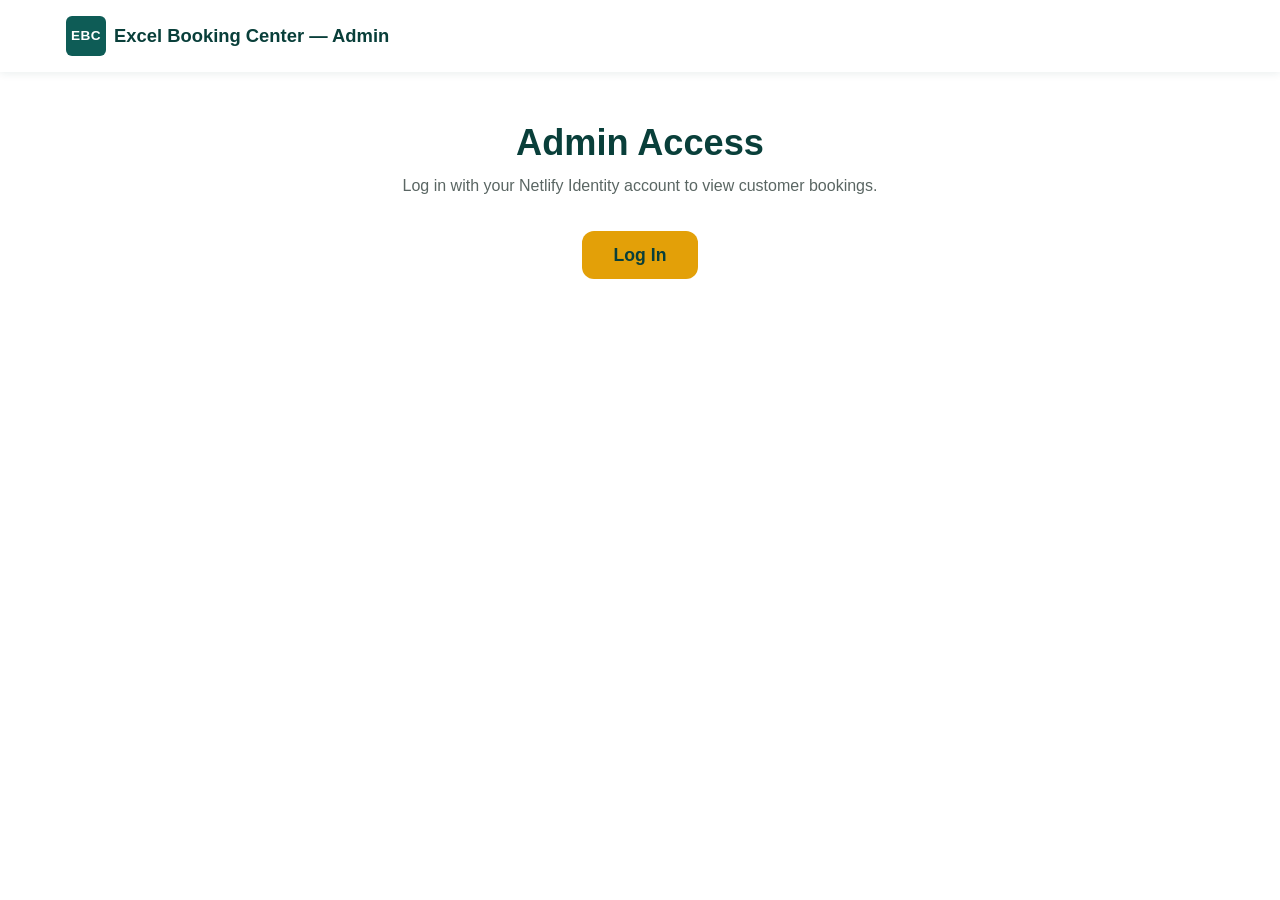
==== admin.html @ ef02a8cb "Replace zip upload with actual site source (Excel Booking Center) Full static booking site: services" ====
<!DOCTYPE html>
<html lang="en">
<head>
  <meta charset="UTF-8" />
  <meta name="viewport" content="width=device-width, initial-scale=1.0" />
  <title>Admin | Excel Booking Center</title>
  <meta name="robots" content="noindex, nofollow" />
  <link rel="stylesheet" href="css/style.css" />
  <script defer src="https://identity.netlify.com/v1/netlify-identity-widget.js"></script>
</head>
<body>

  <header class="site-header">
    <div class="container header-inner">
      <a href="index.html" class="logo" aria-label="Excel Booking Center home">
        <span class="logo-mark" aria-hidden="true">EBC</span>
        <span class="logo-text">Excel Booking Center &mdash; Admin</span>
      </a>
      <div id="authArea"></div>
    </div>
  </header>

  <main>
    <section class="admin-section">
      <div class="container">

        <div id="loggedOutView">
          <h1 class="section-title">Admin Access</h1>
          <p class="section-subtitle">Log in with your Netlify Identity account to view customer bookings.</p>
          <div style="text-align:center;">
            <button class="btn btn-primary btn-lg" id="loginBtn">Log In</button>
          </div>
        </div>

        <div id="loggedInView" class="hidden">
          <div class="admin-toolbar">
            <h1 class="section-title" style="margin:0;">Bookings</h1>
            <div class="admin-toolbar-actions">
              <button class="btn btn-secondary" id="refreshBtn">Refresh</button>
              <button class="btn btn-secondary" id="logoutBtn">Log Out</button>
            </div>
          </div>

          <p id="adminStatus" class="admin-status"></p>

          <div class="admin-table-wrap">
            <table class="admin-table" id="bookingsTable">
              <thead>
                <tr>
                  <th>Reference</th>
                  <th>Name</th>
                  <th>Phone</th>
                  <th>Email</th>
                  <th>Date</th>
                  <th>Service(s) &amp; Times</th>
                  <th>Notes</th>
                  <th>Submitted</th>
                </tr>
              </thead>
              <tbody id="bookingsTableBody"></tbody>
            </table>
          </div>

          <p class="empty-state hidden" id="bookingsAdminEmpty">No bookings have been submitted yet.</p>
        </div>

      </div>
    </section>
  </main>

  <script>
    'use strict';

    // Formats an ISO timestamp as a short readable date/time for the admin table.
    function formatSubmittedAt(iso) {
      if (!iso) return '—';
      return new Date(iso).toLocaleString('en-US', {
        year: 'numeric', month: 'short', day: 'numeric', hour: 'numeric', minute: '2-digit',
      });
    }

    // Renders the bookings array into the admin table, or shows the empty state.
    function renderBookingsTable(bookings) {
      const tbody = document.getElementById('bookingsTableBody');
      const emptyState = document.getElementById('bookingsAdminEmpty');
      const table = document.getElementById('bookingsTable');
      tbody.innerHTML = '';

      if (!bookings.length) {
        table.classList.add('hidden');
        emptyState.classList.remove('hidden');
        return;
      }

      table.classList.remove('hidden');
      emptyState.classList.add('hidden');

      bookings
        .slice()
        .sort((a, b) => new Date(b.submittedAt) - new Date(a.submittedAt))
        .forEach((b) => {
          const row = document.createElement('tr');
          row.innerHTML = `
            <td>${b.reference || '—'}</td>
            <td>${b.fullName || '—'}</td>
            <td>${b.phone || '—'}</td>
            <td>${b.email || '—'}</td>
            <td>${b.date || '—'}</td>
            <td>${(b.services || '—').split(';').join('<br />')}</td>
            <td>${b.notes || '—'}</td>
            <td>${formatSubmittedAt(b.submittedAt)}</td>
          `;
          tbody.appendChild(row);
        });
    }

    // Fetches bookings from the serverless function using the current Identity session token.
    async function loadBookings() {
      const status = document.getElementById('adminStatus');
      const user = window.netlifyIdentity.currentUser();
      if (!user) return;

      status.textContent = 'Loading bookings…';
      try {
        const token = await user.jwt();
        const res = await fetch('/.netlify/functions/get-bookings', {
          headers: { Authorization: `Bearer ${token}` },
        });
        const data = await res.json();
        if (!res.ok) throw new Error(data.error || 'Failed to load bookings.');
        renderBookingsTable(data.bookings || []);
        status.textContent = `${data.bookings.length} booking(s) loaded.`;
      } catch (err) {
        status.textContent = `Error: ${err.message}`;
      }
    }

    // Switches the visible view based on whether an admin is currently logged in.
    function showLoggedIn(isLoggedIn) {
      document.getElementById('loggedOutView').classList.toggle('hidden', isLoggedIn);
      document.getElementById('loggedInView').classList.toggle('hidden', !isLoggedIn);
    }

    document.addEventListener('DOMContentLoaded', () => {
      const identity = window.netlifyIdentity;
      if (!identity) {
        document.getElementById('adminStatus').textContent =
          'Netlify Identity script failed to load. This page only works when deployed on Netlify with Identity enabled.';
        return;
      }

      identity.init();

      document.getElementById('loginBtn').addEventListener('click', () => identity.open('login'));
      document.getElementById('logoutBtn').addEventListener('click', () => identity.logout());
      document.getElementById('refreshBtn').addEventListener('click', loadBookings);

      identity.on('login', () => {
        showLoggedIn(true);
        loadBookings();
      });
      identity.on('logout', () => showLoggedIn(false));

      showLoggedIn(!!identity.currentUser());
      if (identity.currentUser()) loadBookings();
    });
  </script>
</body>
</html>
---- css/style.css ----
/* =========================================================
   EXCEL BOOKING CENTER — STYLESHEET
   Sections: Reset, Custom Properties, Base, Layout Helpers,
   Header/Nav, Hero, Services, Booking, Summary/Confirmation,
   My Bookings, About/Contact, Footer, Toast, Animations,
   Responsive Breakpoints
   ========================================================= */

/* ---------- Reset ---------- */
*, *::before, *::after { box-sizing: border-box; margin: 0; padding: 0; }
html { scroll-behavior: smooth; }
img, svg { display: block; max-width: 100%; }
ul { list-style: none; }
a { text-decoration: none; color: inherit; }
button { font: inherit; cursor: pointer; border: none; background: none; }
input, select, textarea { font: inherit; }

/* ---------- Custom Properties (Theme) ---------- */
:root {
  /* Colors */
  --color-primary: #0E5C56;
  --color-primary-dark: #093F3A;
  --color-primary-light: #E4F1EF;
  --color-accent: #E3A008;
  --color-accent-dark: #B87D04;
  --color-text: #1E2724;
  --color-text-muted: #5A6663;
  --color-bg: #FFFFFF;
  --color-bg-alt: #F6F8F7;
  --color-border: #DDE4E2;
  --color-success: #1E8A4C;
  --color-error: #C0392B;
  --color-white: #FFFFFF;

  /* Spacing scale */
  --space-1: 8px;
  --space-2: 16px;
  --space-3: 24px;
  --space-4: 32px;
  --space-5: 48px;
  --space-6: 64px;

  /* Radius & Shadow */
  --radius-sm: 6px;
  --radius-md: 12px;
  --radius-lg: 20px;
  --shadow-sm: 0 2px 8px rgba(9, 63, 58, 0.08);
  --shadow-md: 0 8px 24px rgba(9, 63, 58, 0.12);
  --shadow-lg: 0 16px 40px rgba(9, 63, 58, 0.18);

  /* Fonts */
  --font-heading: "Segoe UI", -apple-system, BlinkMacSystemFont, "Helvetica Neue", Arial, sans-serif;
  --font-body: -apple-system, BlinkMacSystemFont, "Segoe UI", Roboto, Helvetica, Arial, sans-serif;

  /* Layout */
  --header-height: 72px;
  --max-width: 1180px;
}

/* ---------- Base ---------- */
body {
  font-family: var(--font-body);
  font-size: 16px;
  line-height: 1.6;
  color: var(--color-text);
  background: var(--color-bg);
}

h1, h2, h3, h4 {
  font-family: var(--font-heading);
  font-weight: 700;
  line-height: 1.25;
  color: var(--color-primary-dark);
}

p { color: var(--color-text-muted); }

.container {
  max-width: var(--max-width);
  margin-inline: auto;
  padding-inline: var(--space-2);
}

section { padding-block: var(--space-6); }

.section-title {
  font-size: clamp(1.6rem, 1.3rem + 1.2vw, 2.4rem);
  text-align: center;
  margin-bottom: var(--space-1);
}

.section-subtitle {
  text-align: center;
  max-width: 560px;
  margin-inline: auto;
  margin-bottom: var(--space-4);
}

/* ---------- Buttons ---------- */
.btn {
  display: inline-flex;
  align-items: center;
  justify-content: center;
  min-height: 44px;
  padding: 0 var(--space-3);
  border-radius: var(--radius-md);
  font-weight: 600;
  font-size: 1rem;
  transition: transform 0.15s ease, box-shadow 0.15s ease, background-color 0.15s ease;
}

.btn-primary {
  background: var(--color-accent);
  color: var(--color-primary-dark);
}
.btn-primary:hover, .btn-primary:focus-visible {
  background: var(--color-accent-dark);
  transform: translateY(-2px);
  box-shadow: var(--shadow-md);
}

.btn-secondary {
  background: var(--color-primary);
  color: var(--color-white);
}
.btn-secondary:hover, .btn-secondary:focus-visible {
  background: var(--color-primary-dark);
  transform: translateY(-2px);
  box-shadow: var(--shadow-md);
}

.btn-lg { padding: 0 var(--space-4); font-size: 1.1rem; min-height: 48px; }

/* ---------- Header / Nav ---------- */
.site-header {
  position: sticky;
  top: 0;
  z-index: 100;
  background: var(--color-bg);
  box-shadow: var(--shadow-sm);
  height: var(--header-height);
  display: flex;
  align-items: center;
}

.header-inner {
  display: flex;
  align-items: center;
  justify-content: space-between;
  width: 100%;
}

.logo {
  display: flex;
  align-items: center;
  gap: var(--space-1);
  font-family: var(--font-heading);
  font-weight: 700;
  font-size: 1.15rem;
  color: var(--color-primary-dark);
}

.logo-mark {
  display: inline-flex;
  align-items: center;
  justify-content: center;
  width: 40px;
  height: 40px;
  border-radius: var(--radius-sm);
  background: var(--color-primary);
  color: var(--color-white);
  font-size: 0.85rem;
  font-weight: 800;
  letter-spacing: 0.5px;
}

.primary-nav ul {
  display: flex;
  gap: var(--space-3);
}

.nav-link {
  font-weight: 500;
  padding: var(--space-1);
  position: relative;
}
.nav-link::after {
  content: "";
  position: absolute;
  left: var(--space-1);
  right: var(--space-1);
  bottom: 2px;
  height: 2px;
  background: var(--color-accent);
  transform: scaleX(0);
  transition: transform 0.2s ease;
}
.nav-link:hover::after, .nav-link:focus-visible::after { transform: scaleX(1); }

.hamburger {
  display: none;
  flex-direction: column;
  justify-content: center;
  gap: 5px;
  width: 44px;
  height: 44px;
}
.hamburger span {
  width: 24px;
  height: 2px;
  background: var(--color-primary-dark);
  margin-inline: auto;
  transition: transform 0.25s ease, opacity 0.25s ease;
}
.hamburger.open span:nth-child(1) { transform: translateY(7px) rotate(45deg); }
.hamburger.open span:nth-child(2) { opacity: 0; }
.hamburger.open span:nth-child(3) { transform: translateY(-7px) rotate(-45deg); }

/* ---------- Hero ---------- */
.hero {
  background: linear-gradient(135deg, var(--color-primary-dark), var(--color-primary));
  color: var(--color-white);
  padding-block: var(--space-6);
}
.hero-inner {
  display: flex;
  flex-direction: column;
  align-items: center;
  gap: var(--space-4);
  text-align: center;
}
.hero-text { max-width: 560px; }
.hero-headline {
  color: var(--color-white);
  font-size: clamp(2rem, 1.6rem + 2vw, 3.2rem);
  margin-bottom: var(--space-2);
}
.hero-tagline {
  color: rgba(255,255,255,0.85);
  margin-bottom: var(--space-4);
  font-size: 1.1rem;
}
.hero-visual {
  width: 180px;
  height: 180px;
  flex-shrink: 0;
}

/* ---------- Services ---------- */
.filter-bar {
  display: flex;
  justify-content: center;
  flex-wrap: wrap;
  gap: var(--space-1);
  margin-bottom: var(--space-4);
}

.filter-btn {
  min-height: 44px;
  padding: 0 var(--space-2);
  border-radius: 999px;
  border: 2px solid var(--color-primary);
  color: var(--color-primary);
  background: transparent;
  font-weight: 600;
  transition: all 0.2s ease;
}
.filter-btn:hover { background: var(--color-primary-light); }
.filter-btn.active {
  background: var(--color-primary);
  color: var(--color-white);
}

.service-grid {
  display: grid;
  grid-template-columns: 1fr;
  gap: var(--space-3);
}

.service-card {
  background: var(--color-bg);
  border: 1px solid var(--color-border);
  border-radius: var(--radius-lg);
  padding: var(--space-3);
  display: flex;
  flex-direction: column;
  gap: var(--space-1);
  transition: transform 0.2s ease, box-shadow 0.2s ease;
}
.service-card:hover {
  transform: translateY(-6px);
  box-shadow: var(--shadow-md);
}

.service-icon-badge {
  width: 48px;
  height: 48px;
  display: flex;
  align-items: center;
  justify-content: center;
  border-radius: 50%;
  background: var(--color-primary-light);
  color: var(--color-primary);
  margin-bottom: var(--space-1);
}
.service-icon-badge svg { width: 24px; height: 24px; }

.service-card .category-tag {
  align-self: flex-start;
  font-size: 0.75rem;
  font-weight: 700;
  text-transform: uppercase;
  letter-spacing: 0.5px;
  color: var(--color-primary);
  background: var(--color-primary-light);
  padding: 4px 10px;
  border-radius: 999px;
}

.service-card h3 { font-size: 1.2rem; }

.service-meta {
  display: flex;
  justify-content: space-between;
  font-weight: 600;
  color: var(--color-text);
  margin-top: var(--space-1);
}
.service-meta .price { color: var(--color-accent-dark); }

.service-card .btn { margin-top: var(--space-2); width: 100%; }

.service-card.is-hidden { display: none; }

/* ---------- Booking Section ---------- */
.booking-layout {
  display: grid;
  grid-template-columns: 1fr;
  gap: var(--space-4);
  position: relative;
}

.booking-form, .booking-summary, .confirmation-card {
  background: var(--color-bg-alt);
  border: 1px solid var(--color-border);
  border-radius: var(--radius-lg);
  padding: var(--space-3);
}

.form-group { margin-bottom: var(--space-3); }

.form-group label {
  display: block;
  font-weight: 600;
  margin-bottom: var(--space-1);
}

.req { color: var(--color-error); }
.optional { color: var(--color-text-muted); font-weight: 400; font-size: 0.85rem; }
.field-hint { font-size: 0.85rem; margin-bottom: var(--space-1); color: var(--color-text-muted); }

.service-checkbox-list {
  display: grid;
  grid-template-columns: 1fr;
  gap: var(--space-1);
}

.service-checkbox {
  display: flex;
  justify-content: space-between;
  align-items: center;
  gap: var(--space-2);
  min-height: 44px;
  padding: 10px 14px;
  border: 2px solid var(--color-border);
  border-radius: var(--radius-sm);
  background: var(--color-white);
  cursor: pointer;
  transition: border-color 0.2s ease, background 0.2s ease;
}
.service-checkbox:hover { border-color: var(--color-primary); }
.service-checkbox.checked {
  border-color: var(--color-primary);
  background: var(--color-primary-light);
}
.service-checkbox-input { width: 18px; height: 18px; flex-shrink: 0; }
.service-checkbox-name { flex: 1; font-weight: 600; }
.service-checkbox-meta { color: var(--color-text-muted); font-size: 0.85rem; white-space: nowrap; }

.schedule-list { margin-bottom: var(--space-2); }
.empty-schedule { color: var(--color-text-muted); font-size: 0.9rem; text-align: center; }

.schedule-row {
  display: flex;
  justify-content: space-between;
  align-items: baseline;
  gap: var(--space-1);
  padding: var(--space-1) 0;
  border-bottom: 1px solid var(--color-border);
}
.schedule-row:last-child { border-bottom: none; }
.schedule-time { font-weight: 700; color: var(--color-primary-dark); white-space: nowrap; }
.schedule-service { flex: 1; padding: 0 var(--space-1); }
.schedule-price { color: var(--color-accent-dark); font-weight: 600; white-space: nowrap; }

.form-group input,
.form-group select,
.form-group textarea {
  width: 100%;
  min-height: 44px;
  padding: 10px 14px;
  border: 2px solid var(--color-border);
  border-radius: var(--radius-sm);
  background: var(--color-white);
  transition: border-color 0.2s ease;
}
.form-group textarea { min-height: 90px; resize: vertical; }

.form-group input:focus,
.form-group select:focus,
.form-group textarea:focus {
  outline: none;
  border-color: var(--color-primary);
}

.form-group input.valid,
.form-group select.valid,
.form-group textarea.valid { border-color: var(--color-success); }

.form-group input.invalid,
.form-group select.invalid,
.form-group textarea.invalid { border-color: var(--color-error); }

.error-msg {
  display: block;
  min-height: 1.1em;
  color: var(--color-error);
  font-size: 0.85rem;
  margin-top: 4px;
}

.time-slot-grid {
  display: grid;
  grid-template-columns: repeat(2, 1fr);
  gap: var(--space-1);
}

.time-slot-btn {
  min-height: 44px;
  border: 2px solid var(--color-border);
  border-radius: var(--radius-sm);
  background: var(--color-white);
  font-weight: 600;
  transition: all 0.2s ease;
}
.time-slot-btn:hover { border-color: var(--color-primary); }
.time-slot-btn.selected {
  background: var(--color-primary);
  border-color: var(--color-primary);
  color: var(--color-white);
}
.time-slot-btn.taken {
  opacity: 0.4;
  text-decoration: line-through;
  cursor: not-allowed;
}

#submitBookingBtn { width: 100%; }

/* Booking Summary */
.booking-summary h3, .confirmation-card h3 {
  margin-bottom: var(--space-2);
  text-align: center;
}

.summary-list {
  display: grid;
  grid-template-columns: 1fr 1fr;
  gap: var(--space-1) var(--space-2);
  margin-bottom: var(--space-2);
}
.summary-list dt { color: var(--color-text-muted); font-weight: 600; }
.summary-list dd { text-align: right; font-weight: 600; }

.summary-total {
  display: flex;
  justify-content: space-between;
  align-items: center;
  padding-top: var(--space-2);
  border-top: 2px solid var(--color-border);
  font-size: 1.3rem;
  font-weight: 700;
  color: var(--color-primary-dark);
}

/* Confirmation Card */
.confirmation-card { text-align: center; }
.confirmation-icon {
  width: 64px;
  height: 64px;
  line-height: 64px;
  border-radius: 50%;
  background: var(--color-success);
  color: var(--color-white);
  font-size: 1.8rem;
  margin: 0 auto var(--space-2);
}
.confirmation-ref {
  font-size: 1.1rem;
  margin-bottom: var(--space-2);
}
.confirmation-card .summary-list dd { text-align: right; }
.confirmation-card .btn { margin-top: var(--space-2); }

.hidden { display: none !important; }

/* ---------- My Bookings ---------- */
.bookings-list {
  display: grid;
  grid-template-columns: 1fr;
  gap: var(--space-2);
}

.booking-item {
  display: flex;
  flex-wrap: wrap;
  justify-content: space-between;
  align-items: center;
  gap: var(--space-2);
  background: var(--color-bg-alt);
  border: 1px solid var(--color-border);
  border-radius: var(--radius-md);
  padding: var(--space-2);
}

.booking-item .booking-ref {
  font-weight: 700;
  color: var(--color-primary);
}

.booking-item .booking-details { color: var(--color-text-muted); font-size: 0.9rem; }

.cancel-btn {
  min-height: 44px;
  padding: 0 var(--space-2);
  border-radius: var(--radius-sm);
  background: var(--color-error);
  color: var(--color-white);
  font-weight: 600;
  transition: opacity 0.2s ease;
}
.cancel-btn:hover { opacity: 0.85; }

.empty-state {
  text-align: center;
  padding: var(--space-4);
  color: var(--color-text-muted);
}

/* ---------- About / Contact ---------- */
.about-grid {
  display: grid;
  grid-template-columns: 1fr;
  gap: var(--space-5);
}

.about-subheading { margin-top: var(--space-3); margin-bottom: var(--space-1); }

.hours-list li {
  display: flex;
  justify-content: space-between;
  padding: 6px 0;
  border-bottom: 1px solid var(--color-border);
}

address { font-style: normal; color: var(--color-text-muted); }
address a { color: var(--color-primary); font-weight: 600; }

.contact-form .btn { width: 100%; }

/* ---------- Footer ---------- */
.site-footer {
  background: var(--color-primary-dark);
  color: rgba(255,255,255,0.85);
  padding-block: var(--space-4);
}

.footer-inner {
  display: flex;
  flex-direction: column;
  align-items: center;
  gap: var(--space-3);
  text-align: center;
}

.footer-brand {
  display: flex;
  align-items: center;
  gap: var(--space-1);
  font-weight: 700;
  color: var(--color-white);
}

.footer-links {
  display: flex;
  flex-wrap: wrap;
  justify-content: center;
  gap: var(--space-2);
}
.footer-links a:hover { color: var(--color-accent); }

.footer-social { display: flex; gap: var(--space-2); }
.social-icon {
  width: 40px;
  height: 40px;
  display: flex;
  align-items: center;
  justify-content: center;
  border-radius: 50%;
  background: rgba(255,255,255,0.1);
  transition: background 0.2s ease;
}
.social-icon:hover { background: var(--color-accent); color: var(--color-primary-dark); }

.footer-bottom {
  text-align: center;
  margin-top: var(--space-3);
  padding-top: var(--space-3);
  border-top: 1px solid rgba(255,255,255,0.15);
  font-size: 0.85rem;
}

/* ---------- Toast ---------- */
.toast {
  position: fixed;
  bottom: var(--space-3);
  left: 50%;
  transform: translateX(-50%) translateY(20px);
  background: var(--color-primary-dark);
  color: var(--color-white);
  padding: var(--space-2) var(--space-3);
  border-radius: var(--radius-md);
  box-shadow: var(--shadow-lg);
  opacity: 0;
  pointer-events: none;
  transition: opacity 0.3s ease, transform 0.3s ease;
  z-index: 999;
  max-width: 90vw;
  text-align: center;
}
.toast.show {
  opacity: 1;
  transform: translateX(-50%) translateY(0);
}

/* ---------- Admin (admin.html) ---------- */
.admin-section { padding-block: var(--space-5); }

.admin-toolbar {
  display: flex;
  flex-wrap: wrap;
  justify-content: space-between;
  align-items: center;
  gap: var(--space-2);
  margin-bottom: var(--space-3);
}
.admin-toolbar-actions { display: flex; gap: var(--space-1); }

.admin-status {
  color: var(--color-text-muted);
  margin-bottom: var(--space-2);
  text-align: center;
}

.admin-table-wrap {
  overflow-x: auto;
  border: 1px solid var(--color-border);
  border-radius: var(--radius-md);
}

.admin-table {
  width: 100%;
  border-collapse: collapse;
  min-width: 720px;
}
.admin-table th, .admin-table td {
  text-align: left;
  padding: var(--space-1) var(--space-2);
  border-bottom: 1px solid var(--color-border);
  white-space: nowrap;
}
.admin-table th {
  background: var(--color-bg-alt);
  color: var(--color-primary-dark);
}
.admin-table tbody tr:hover { background: var(--color-primary-light); }

/* ---------- Scroll-triggered Fade-in ---------- */
.fade-in {
  opacity: 0;
  transform: translateY(24px);
  transition: opacity 0.6s ease, transform 0.6s ease;
}
.fade-in.visible {
  opacity: 1;
  transform: translateY(0);
}

/* =========================================================
   RESPONSIVE BREAKPOINTS
   ========================================================= */

/* --- Mobile nav (below 768px) --- */
@media (max-width: 767px) {
  .hamburger { display: flex; }

  .primary-nav {
    position: absolute;
    top: var(--header-height);
    left: 0;
    right: 0;
    background: var(--color-bg);
    box-shadow: var(--shadow-md);
    max-height: 0;
    overflow: hidden;
    transition: max-height 0.3s ease;
  }
  .primary-nav.open { max-height: 320px; }

  .primary-nav ul {
    flex-direction: column;
    padding: var(--space-2);
    gap: 0;
  }
  .primary-nav li { border-bottom: 1px solid var(--color-border); }
  .nav-link { display: block; padding: var(--space-2); }

  .logo-text { display: none; }
}

/* --- >= 480px --- */
@media (min-width: 480px) {
  .time-slot-grid { grid-template-columns: repeat(3, 1fr); }
}

/* --- >= 768px (tablet) --- */
@media (min-width: 768px) {
  .service-grid { grid-template-columns: repeat(2, 1fr); }
  .booking-layout { grid-template-columns: 1fr 1fr; align-items: start; }
  .time-slot-grid { grid-template-columns: repeat(4, 1fr); }
  .footer-inner { flex-direction: row; justify-content: space-between; text-align: left; }

  .hero-inner { flex-direction: row; justify-content: space-between; text-align: left; }
  .hero-visual { width: 220px; height: 220px; }
  .service-checkbox-list { grid-template-columns: repeat(2, 1fr); }
}

/* --- >= 1024px (desktop) --- */
@media (min-width: 1024px) {
  .service-grid { grid-template-columns: repeat(3, 1fr); }
  .about-grid { grid-template-columns: 1fr 1fr; }
  .booking-layout { grid-template-columns: 1.3fr 0.9fr; }
}
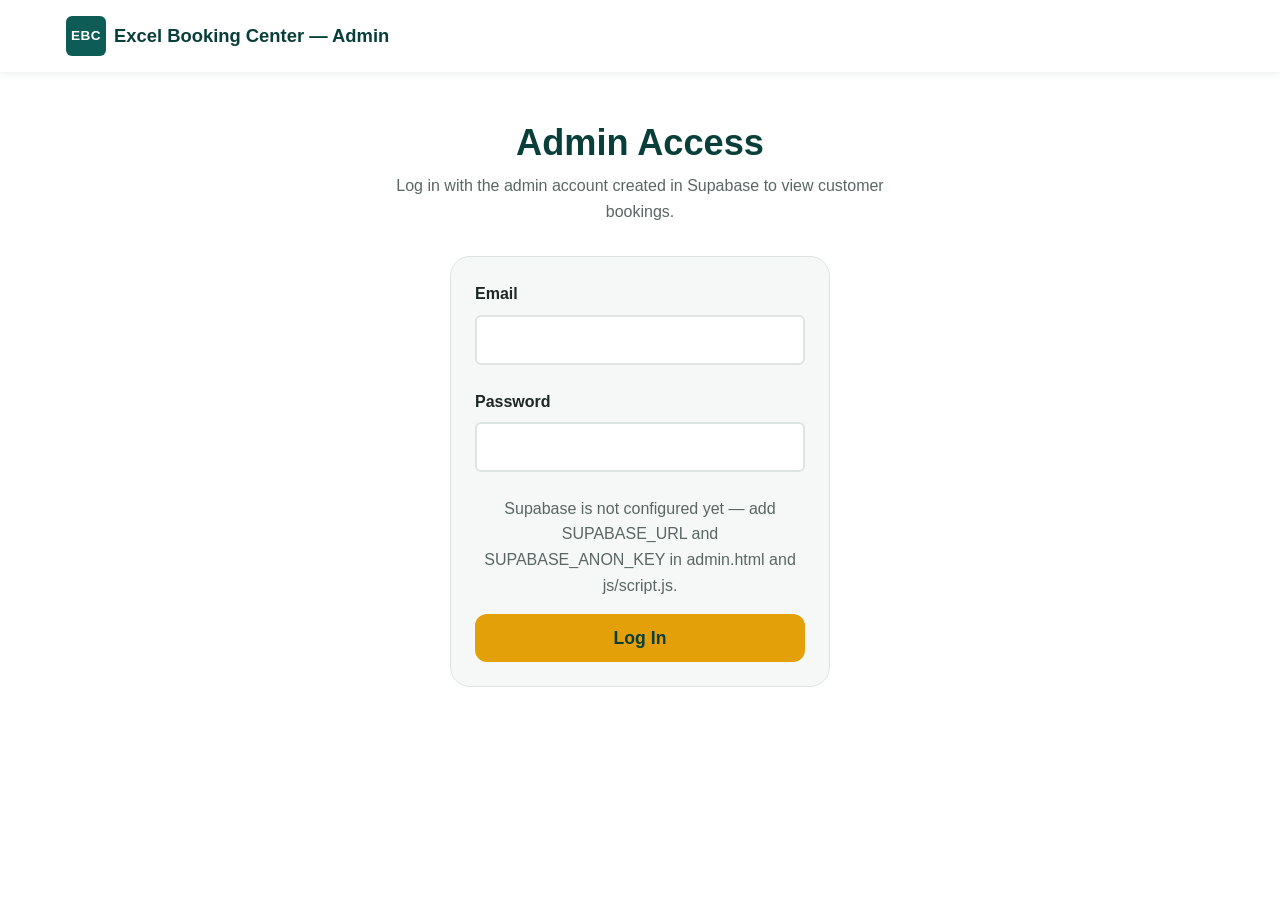
==== commit b2a1a317: "Migrate backend from Netlify Forms/Identity to Supabase for Vercel deploy Netlify-specific pieces (F" ====
--- a/admin.html
+++ b/admin.html
@@ -6,7 +6,6 @@
   <title>Admin | Excel Booking Center</title>
   <meta name="robots" content="noindex, nofollow" />
   <link rel="stylesheet" href="css/style.css" />
-  <script defer src="https://identity.netlify.com/v1/netlify-identity-widget.js"></script>
 </head>
 <body>
 
@@ -16,7 +15,6 @@
         <span class="logo-mark" aria-hidden="true">EBC</span>
         <span class="logo-text">Excel Booking Center &mdash; Admin</span>
       </a>
-      <div id="authArea"></div>
     </div>
   </header>
 
@@ -26,10 +24,20 @@
 
         <div id="loggedOutView">
           <h1 class="section-title">Admin Access</h1>
-          <p class="section-subtitle">Log in with your Netlify Identity account to view customer bookings.</p>
-          <div style="text-align:center;">
-            <button class="btn btn-primary btn-lg" id="loginBtn">Log In</button>
-          </div>
+          <p class="section-subtitle">Log in with the admin account created in Supabase to view customer bookings.</p>
+
+          <form class="admin-login-form" id="loginForm" novalidate>
+            <div class="form-group">
+              <label for="loginEmail">Email</label>
+              <input type="email" id="loginEmail" name="loginEmail" autocomplete="username" />
+            </div>
+            <div class="form-group">
+              <label for="loginPassword">Password</label>
+              <input type="password" id="loginPassword" name="loginPassword" autocomplete="current-password" />
+            </div>
+            <p class="admin-status" id="loginStatus"></p>
+            <button type="submit" class="btn btn-primary btn-lg">Log In</button>
+          </form>
         </div>
 
         <div id="loggedInView" class="hidden">
@@ -53,6 +61,7 @@
                   <th>Email</th>
                   <th>Date</th>
                   <th>Service(s) &amp; Times</th>
+                  <th>Total</th>
                   <th>Notes</th>
                   <th>Submitted</th>
                 </tr>
@@ -71,12 +80,45 @@
   <script>
     'use strict';
 
+    // Same project config as js/script.js — replace with your real Supabase values.
+    const SUPABASE_URL = 'YOUR_SUPABASE_PROJECT_URL';
+    const SUPABASE_ANON_KEY = 'YOUR_SUPABASE_ANON_KEY';
+
+    const SESSION_KEY = 'ebc_admin_session';
+
     // Formats an ISO timestamp as a short readable date/time for the admin table.
     function formatSubmittedAt(iso) {
       if (!iso) return '—';
       return new Date(iso).toLocaleString('en-US', {
         year: 'numeric', month: 'short', day: 'numeric', hour: 'numeric', minute: '2-digit',
       });
+    }
+
+    // Persists the logged-in admin's access token for this browser tab's session only.
+    function saveSession(session) {
+      sessionStorage.setItem(SESSION_KEY, JSON.stringify(session));
+    }
+    function loadSession() {
+      try {
+        return JSON.parse(sessionStorage.getItem(SESSION_KEY));
+      } catch {
+        return null;
+      }
+    }
+    function clearSession() {
+      sessionStorage.removeItem(SESSION_KEY);
+    }
+
+    // Logs an admin in against Supabase Auth using plain fetch (no SDK required).
+    async function login(email, password) {
+      const res = await fetch(`${SUPABASE_URL}/auth/v1/token?grant_type=password`, {
+        method: 'POST',
+        headers: { apikey: SUPABASE_ANON_KEY, 'Content-Type': 'application/json' },
+        body: JSON.stringify({ email, password }),
+      });
+      const data = await res.json();
+      if (!res.ok) throw new Error(data.error_description || data.msg || 'Login failed.');
+      return { accessToken: data.access_token, email };
     }
 
     // Renders the bookings array into the admin table, or shows the empty state.
@@ -95,41 +137,40 @@
       table.classList.remove('hidden');
       emptyState.classList.add('hidden');
 
-      bookings
-        .slice()
-        .sort((a, b) => new Date(b.submittedAt) - new Date(a.submittedAt))
-        .forEach((b) => {
-          const row = document.createElement('tr');
-          row.innerHTML = `
-            <td>${b.reference || '—'}</td>
-            <td>${b.fullName || '—'}</td>
-            <td>${b.phone || '—'}</td>
-            <td>${b.email || '—'}</td>
-            <td>${b.date || '—'}</td>
-            <td>${(b.services || '—').split(';').join('<br />')}</td>
-            <td>${b.notes || '—'}</td>
-            <td>${formatSubmittedAt(b.submittedAt)}</td>
-          `;
-          tbody.appendChild(row);
-        });
-    }
-
-    // Fetches bookings from the serverless function using the current Identity session token.
+      bookings.forEach((b) => {
+        const row = document.createElement('tr');
+        row.innerHTML = `
+          <td>${b.reference || '—'}</td>
+          <td>${b.full_name || '—'}</td>
+          <td>${b.phone || '—'}</td>
+          <td>${b.email || '—'}</td>
+          <td>${b.booking_date || '—'}</td>
+          <td>${(b.services || '—').split(';').join('<br />')}</td>
+          <td>$${b.total_price ?? '—'}</td>
+          <td>${b.notes || '—'}</td>
+          <td>${formatSubmittedAt(b.created_at)}</td>
+        `;
+        tbody.appendChild(row);
+      });
+    }
+
+    // Fetches bookings from Supabase's REST API using the logged-in admin's access token.
+    // Row Level Security on the `bookings` table only allows authenticated reads (see README),
+    // so this request is rejected unless accessToken belongs to a real logged-in admin.
     async function loadBookings() {
       const status = document.getElementById('adminStatus');
-      const user = window.netlifyIdentity.currentUser();
-      if (!user) return;
+      const session = loadSession();
+      if (!session) return;
 
       status.textContent = 'Loading bookings…';
       try {
-        const token = await user.jwt();
-        const res = await fetch('/.netlify/functions/get-bookings', {
-          headers: { Authorization: `Bearer ${token}` },
+        const res = await fetch(`${SUPABASE_URL}/rest/v1/bookings?select=*&order=created_at.desc`, {
+          headers: { apikey: SUPABASE_ANON_KEY, Authorization: `Bearer ${session.accessToken}` },
         });
         const data = await res.json();
-        if (!res.ok) throw new Error(data.error || 'Failed to load bookings.');
-        renderBookingsTable(data.bookings || []);
-        status.textContent = `${data.bookings.length} booking(s) loaded.`;
+        if (!res.ok) throw new Error(data.message || 'Failed to load bookings.');
+        renderBookingsTable(data);
+        status.textContent = `${data.length} booking(s) loaded.`;
       } catch (err) {
         status.textContent = `Error: ${err.message}`;
       }
@@ -142,27 +183,38 @@
     }
 
     document.addEventListener('DOMContentLoaded', () => {
-      const identity = window.netlifyIdentity;
-      if (!identity) {
-        document.getElementById('adminStatus').textContent =
-          'Netlify Identity script failed to load. This page only works when deployed on Netlify with Identity enabled.';
-        return;
-      }
-
-      identity.init();
-
-      document.getElementById('loginBtn').addEventListener('click', () => identity.open('login'));
-      document.getElementById('logoutBtn').addEventListener('click', () => identity.logout());
+      if (SUPABASE_URL.includes('YOUR_SUPABASE') || SUPABASE_ANON_KEY.includes('YOUR_SUPABASE')) {
+        document.getElementById('loginStatus').textContent =
+          'Supabase is not configured yet — add SUPABASE_URL and SUPABASE_ANON_KEY in admin.html and js/script.js.';
+      }
+
+      document.getElementById('loginForm').addEventListener('submit', async (event) => {
+        event.preventDefault();
+        const status = document.getElementById('loginStatus');
+        const email = document.getElementById('loginEmail').value.trim();
+        const password = document.getElementById('loginPassword').value;
+        status.textContent = 'Logging in…';
+        try {
+          const session = await login(email, password);
+          saveSession(session);
+          status.textContent = '';
+          showLoggedIn(true);
+          loadBookings();
+        } catch (err) {
+          status.textContent = err.message;
+        }
+      });
+
+      document.getElementById('logoutBtn').addEventListener('click', () => {
+        clearSession();
+        showLoggedIn(false);
+      });
+
       document.getElementById('refreshBtn').addEventListener('click', loadBookings);
 
-      identity.on('login', () => {
-        showLoggedIn(true);
-        loadBookings();
-      });
-      identity.on('logout', () => showLoggedIn(false));
-
-      showLoggedIn(!!identity.currentUser());
-      if (identity.currentUser()) loadBookings();
+      const existingSession = loadSession();
+      showLoggedIn(!!existingSession);
+      if (existingSession) loadBookings();
     });
   </script>
 </body>
--- a/css/style.css
+++ b/css/style.css
@@ -656,6 +656,16 @@
 /* ---------- Admin (admin.html) ---------- */
 .admin-section { padding-block: var(--space-5); }
 
+.admin-login-form {
+  max-width: 380px;
+  margin-inline: auto;
+  background: var(--color-bg-alt);
+  border: 1px solid var(--color-border);
+  border-radius: var(--radius-lg);
+  padding: var(--space-3);
+}
+.admin-login-form .btn { width: 100%; }
+
 .admin-toolbar {
   display: flex;
   flex-wrap: wrap;
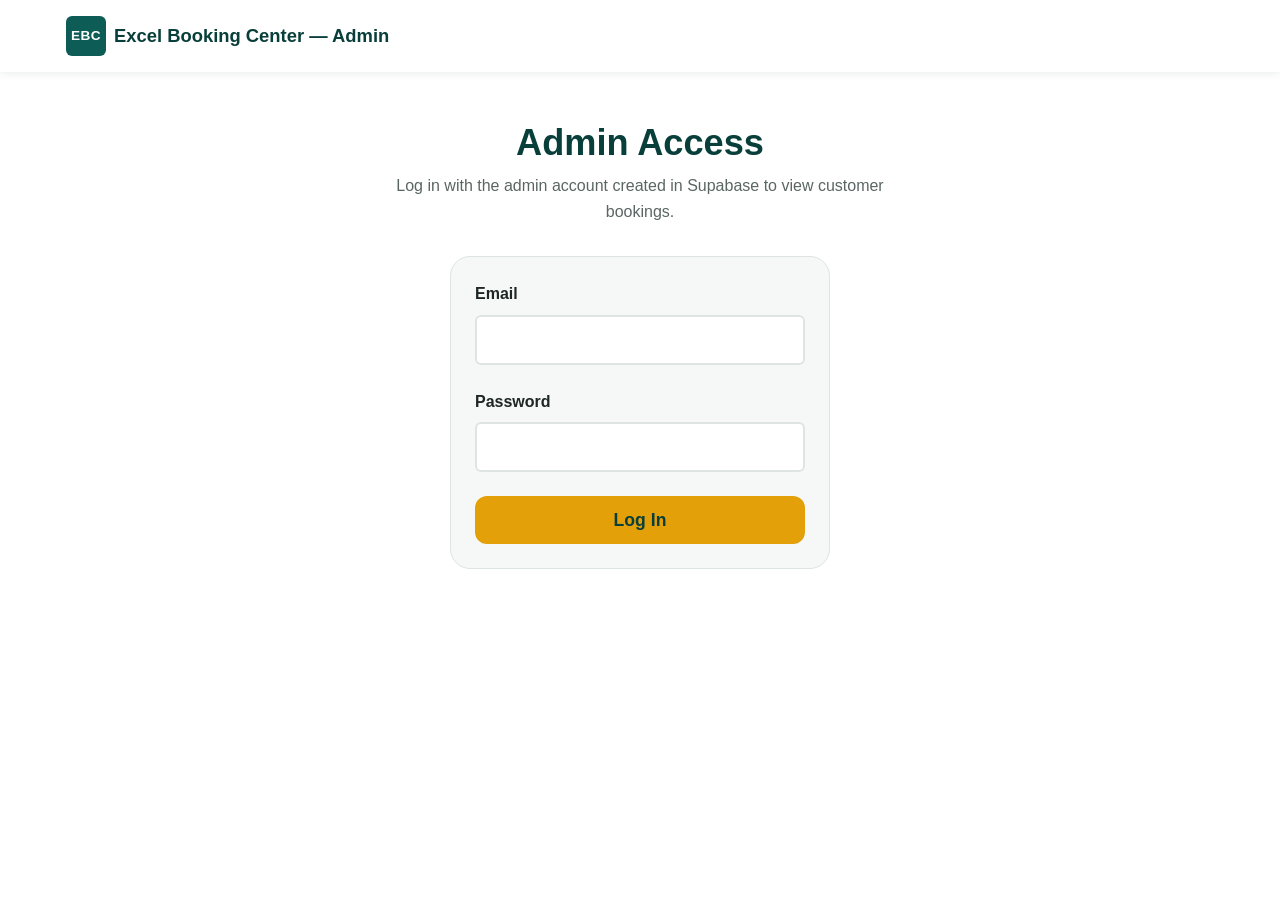
==== commit 6fb61e18: "Wire in real Supabase project URL and publishable key Verified working end-to-end against the live p" ====
--- a/admin.html
+++ b/admin.html
@@ -81,8 +81,8 @@
     'use strict';
 
     // Same project config as js/script.js — replace with your real Supabase values.
-    const SUPABASE_URL = 'YOUR_SUPABASE_PROJECT_URL';
-    const SUPABASE_ANON_KEY = 'YOUR_SUPABASE_ANON_KEY';
+    const SUPABASE_URL = 'https://btbykqususlhajdahrpg.supabase.co';
+    const SUPABASE_ANON_KEY = 'sb_publishable_pgAOYkhhIOALErwSJg1Hzw_p_-s2gHl';
 
     const SESSION_KEY = 'ebc_admin_session';
 
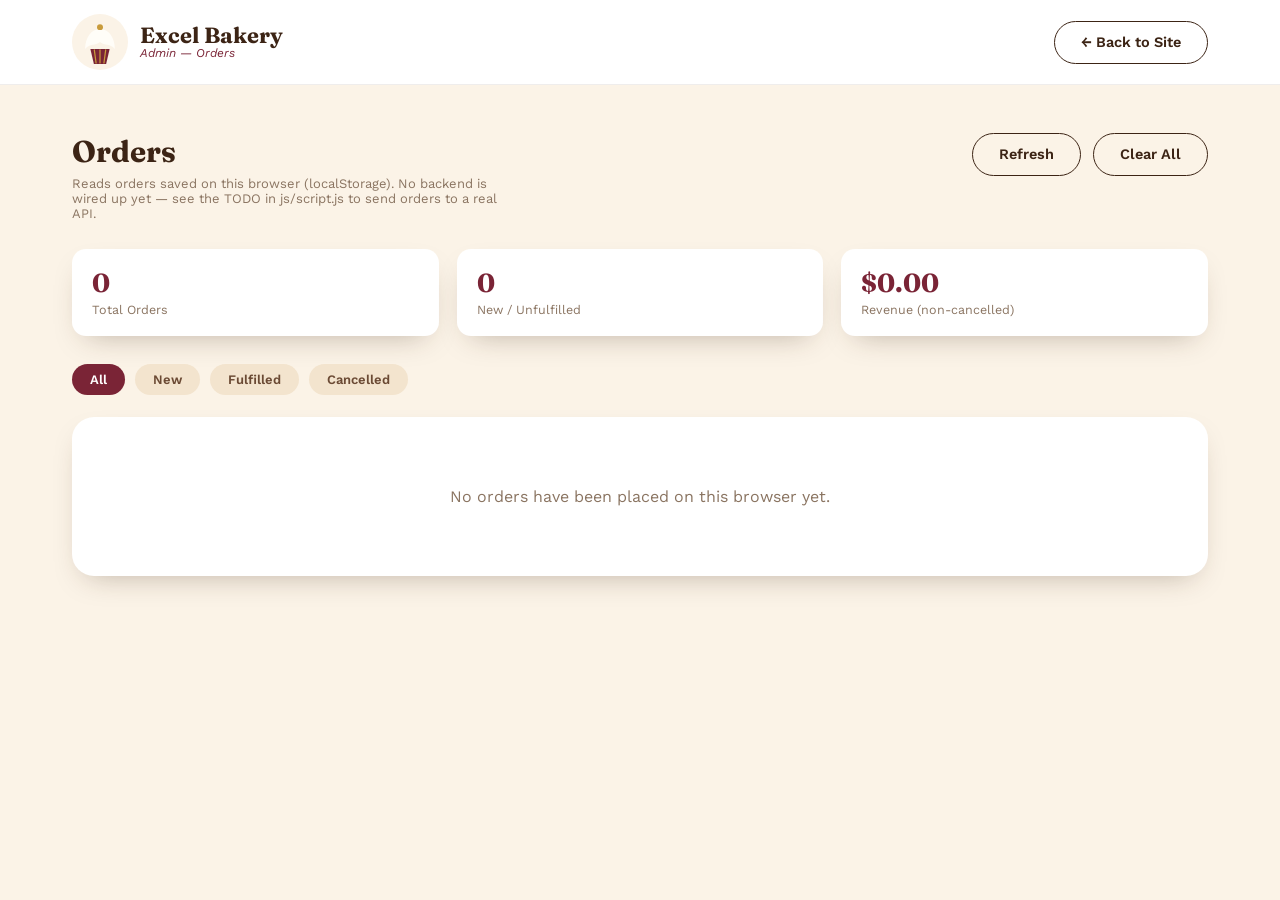
==== commit e5bc23f0: "Rebuild site as Excel Bakery cake ordering platform Replaces the Excel Booking Center service-bookin" ====
--- a/admin.html
+++ b/admin.html
@@ -1,221 +1,223 @@
 <!DOCTYPE html>
 <html lang="en">
 <head>
-  <meta charset="UTF-8" />
-  <meta name="viewport" content="width=device-width, initial-scale=1.0" />
-  <title>Admin | Excel Booking Center</title>
-  <meta name="robots" content="noindex, nofollow" />
-  <link rel="stylesheet" href="css/style.css" />
+<meta charset="UTF-8">
+<meta name="viewport" content="width=device-width, initial-scale=1.0">
+<title>Admin | Excel Bakery</title>
+<meta name="robots" content="noindex, nofollow">
+<link rel="icon" type="image/svg+xml" href="[data-uri]">
+<link rel="stylesheet" href="css/style.css">
 </head>
 <body>
 
-  <header class="site-header">
-    <div class="container header-inner">
-      <a href="index.html" class="logo" aria-label="Excel Booking Center home">
-        <span class="logo-mark" aria-hidden="true">EBC</span>
-        <span class="logo-text">Excel Booking Center &mdash; Admin</span>
-      </a>
-    </div>
-  </header>
-
-  <main>
-    <section class="admin-section">
-      <div class="container">
-
-        <div id="loggedOutView">
-          <h1 class="section-title">Admin Access</h1>
-          <p class="section-subtitle">Log in with the admin account created in Supabase to view customer bookings.</p>
-
-          <form class="admin-login-form" id="loginForm" novalidate>
-            <div class="form-group">
-              <label for="loginEmail">Email</label>
-              <input type="email" id="loginEmail" name="loginEmail" autocomplete="username" />
-            </div>
-            <div class="form-group">
-              <label for="loginPassword">Password</label>
-              <input type="password" id="loginPassword" name="loginPassword" autocomplete="current-password" />
-            </div>
-            <p class="admin-status" id="loginStatus"></p>
-            <button type="submit" class="btn btn-primary btn-lg">Log In</button>
-          </form>
-        </div>
-
-        <div id="loggedInView" class="hidden">
-          <div class="admin-toolbar">
-            <h1 class="section-title" style="margin:0;">Bookings</h1>
-            <div class="admin-toolbar-actions">
-              <button class="btn btn-secondary" id="refreshBtn">Refresh</button>
-              <button class="btn btn-secondary" id="logoutBtn">Log Out</button>
-            </div>
+<!-- ===================== HEADER ===================== -->
+<header class="site-header">
+  <div class="container">
+    <a href="index.html" class="brand">
+      <img src="[data-uri]" alt="Excel Bakery logo">
+      <span class="brand-text">
+        <span class="name">Excel Bakery</span>
+        <span class="tag">Admin — Orders</span>
+      </span>
+    </a>
+    <div class="header-actions">
+      <a href="index.html" class="btn btn-outline">← Back to Site</a>
+    </div>
+  </div>
+</header>
+
+<!-- ===================== ADMIN ===================== -->
+<section class="section admin-page">
+  <div class="container">
+
+    <div class="admin-header-row">
+      <div>
+        <h1>Orders</h1>
+        <p class="admin-note">Reads orders saved on this browser (localStorage). No backend is wired up yet — see the TODO in js/script.js to send orders to a real API.</p>
+      </div>
+      <div class="admin-toolbar-actions">
+        <button type="button" class="btn btn-outline" id="refresh-btn">Refresh</button>
+        <button type="button" class="btn btn-outline" id="clear-btn">Clear All</button>
+      </div>
+    </div>
+
+    <div class="admin-summary-cards">
+      <div class="summary-card">
+        <strong id="stat-total">0</strong>
+        <span>Total Orders</span>
+      </div>
+      <div class="summary-card">
+        <strong id="stat-new">0</strong>
+        <span>New / Unfulfilled</span>
+      </div>
+      <div class="summary-card">
+        <strong id="stat-revenue">$0.00</strong>
+        <span>Revenue (non-cancelled)</span>
+      </div>
+    </div>
+
+    <div class="filter-chips" id="filter-chips">
+      <button type="button" class="filter-chip active" data-status="all">All</button>
+      <button type="button" class="filter-chip" data-status="new">New</button>
+      <button type="button" class="filter-chip" data-status="fulfilled">Fulfilled</button>
+      <button type="button" class="filter-chip" data-status="cancelled">Cancelled</button>
+    </div>
+
+    <div class="orders-table-wrap" id="orders-table-wrap">
+      <table class="orders-table">
+        <thead>
+          <tr>
+            <th>Status</th>
+            <th>Order Ref</th>
+            <th>Customer</th>
+            <th>Items</th>
+            <th>Total</th>
+            <th>Placed</th>
+            <th>Actions</th>
+          </tr>
+        </thead>
+        <tbody id="orders-table-body"></tbody>
+      </table>
+    </div>
+
+    <p class="admin-empty" id="orders-empty" style="display:none;">No orders have been placed on this browser yet.</p>
+
+  </div>
+</section>
+
+<script>
+'use strict';
+
+const ORDERS_KEY = 'excelBakeryOrders';
+let activeFilter = 'all';
+
+function loadOrders() {
+  try {
+    return JSON.parse(localStorage.getItem(ORDERS_KEY)) || [];
+  } catch (e) {
+    return [];
+  }
+}
+
+function saveOrders(orders) {
+  localStorage.setItem(ORDERS_KEY, JSON.stringify(orders));
+}
+
+function formatPlacedAt(iso) {
+  if (!iso) return '—';
+  return new Date(iso).toLocaleString('en-US', {
+    year: 'numeric', month: 'short', day: 'numeric', hour: 'numeric', minute: '2-digit',
+  });
+}
+
+function renderSummary(orders) {
+  const nonCancelled = orders.filter((o) => (o.status || 'new') !== 'cancelled');
+  const revenue = nonCancelled.reduce((sum, o) => sum + (o.total || 0), 0);
+
+  document.getElementById('stat-total').textContent = orders.length;
+  document.getElementById('stat-new').textContent = orders.filter((o) => (o.status || 'new') === 'new').length;
+  document.getElementById('stat-revenue').textContent = `$${revenue.toFixed(2)}`;
+}
+
+function renderOrders() {
+  const orders = loadOrders();
+  renderSummary(orders);
+
+  const filtered = activeFilter === 'all'
+    ? orders
+    : orders.filter((o) => (o.status || 'new') === activeFilter);
+
+  const tbody = document.getElementById('orders-table-body');
+  const wrap = document.getElementById('orders-table-wrap');
+  const empty = document.getElementById('orders-empty');
+
+  if (!filtered.length) {
+    wrap.style.display = 'none';
+    empty.style.display = 'block';
+    empty.textContent = orders.length
+      ? 'No orders match this filter.'
+      : 'No orders have been placed on this browser yet.';
+    return;
+  }
+
+  wrap.style.display = 'block';
+  empty.style.display = 'none';
+
+  tbody.innerHTML = filtered.map((order) => {
+    const status = order.status || 'new';
+    const itemsList = (order.items || [])
+      .map((item) => `<li>${item.qty} × ${item.name}</li>`)
+      .join('');
+
+    return `
+      <tr data-ref="${order.ref}">
+        <td><span class="status-pill ${status}">${status}</span></td>
+        <td>${order.ref}</td>
+        <td>
+          <strong>${order.name || '—'}</strong><br>
+          ${order.phone || '—'}<br>
+          <span style="color:var(--ink-muted);">${order.address || '—'}</span>
+        </td>
+        <td><ul class="order-items-list">${itemsList}</ul></td>
+        <td>$${(order.total || 0).toFixed(2)}</td>
+        <td>${formatPlacedAt(order.placedAt)}</td>
+        <td>
+          <div class="row-actions">
+            ${status !== 'fulfilled' ? `<button type="button" class="btn-fulfill" data-action="fulfill">Mark Fulfilled</button>` : ''}
+            ${status !== 'cancelled' ? `<button type="button" class="btn-cancel" data-action="cancel">Cancel</button>` : ''}
+            <button type="button" class="btn-delete" data-action="delete">Delete</button>
           </div>
-
-          <p id="adminStatus" class="admin-status"></p>
-
-          <div class="admin-table-wrap">
-            <table class="admin-table" id="bookingsTable">
-              <thead>
-                <tr>
-                  <th>Reference</th>
-                  <th>Name</th>
-                  <th>Phone</th>
-                  <th>Email</th>
-                  <th>Date</th>
-                  <th>Service(s) &amp; Times</th>
-                  <th>Total</th>
-                  <th>Notes</th>
-                  <th>Submitted</th>
-                </tr>
-              </thead>
-              <tbody id="bookingsTableBody"></tbody>
-            </table>
-          </div>
-
-          <p class="empty-state hidden" id="bookingsAdminEmpty">No bookings have been submitted yet.</p>
-        </div>
-
-      </div>
-    </section>
-  </main>
-
-  <script>
-    'use strict';
-
-    // Same project config as js/script.js — replace with your real Supabase values.
-    const SUPABASE_URL = 'https://btbykqususlhajdahrpg.supabase.co';
-    const SUPABASE_ANON_KEY = 'sb_publishable_pgAOYkhhIOALErwSJg1Hzw_p_-s2gHl';
-
-    const SESSION_KEY = 'ebc_admin_session';
-
-    // Formats an ISO timestamp as a short readable date/time for the admin table.
-    function formatSubmittedAt(iso) {
-      if (!iso) return '—';
-      return new Date(iso).toLocaleString('en-US', {
-        year: 'numeric', month: 'short', day: 'numeric', hour: 'numeric', minute: '2-digit',
-      });
-    }
-
-    // Persists the logged-in admin's access token for this browser tab's session only.
-    function saveSession(session) {
-      sessionStorage.setItem(SESSION_KEY, JSON.stringify(session));
-    }
-    function loadSession() {
-      try {
-        return JSON.parse(sessionStorage.getItem(SESSION_KEY));
-      } catch {
-        return null;
-      }
-    }
-    function clearSession() {
-      sessionStorage.removeItem(SESSION_KEY);
-    }
-
-    // Logs an admin in against Supabase Auth using plain fetch (no SDK required).
-    async function login(email, password) {
-      const res = await fetch(`${SUPABASE_URL}/auth/v1/token?grant_type=password`, {
-        method: 'POST',
-        headers: { apikey: SUPABASE_ANON_KEY, 'Content-Type': 'application/json' },
-        body: JSON.stringify({ email, password }),
-      });
-      const data = await res.json();
-      if (!res.ok) throw new Error(data.error_description || data.msg || 'Login failed.');
-      return { accessToken: data.access_token, email };
-    }
-
-    // Renders the bookings array into the admin table, or shows the empty state.
-    function renderBookingsTable(bookings) {
-      const tbody = document.getElementById('bookingsTableBody');
-      const emptyState = document.getElementById('bookingsAdminEmpty');
-      const table = document.getElementById('bookingsTable');
-      tbody.innerHTML = '';
-
-      if (!bookings.length) {
-        table.classList.add('hidden');
-        emptyState.classList.remove('hidden');
-        return;
-      }
-
-      table.classList.remove('hidden');
-      emptyState.classList.add('hidden');
-
-      bookings.forEach((b) => {
-        const row = document.createElement('tr');
-        row.innerHTML = `
-          <td>${b.reference || '—'}</td>
-          <td>${b.full_name || '—'}</td>
-          <td>${b.phone || '—'}</td>
-          <td>${b.email || '—'}</td>
-          <td>${b.booking_date || '—'}</td>
-          <td>${(b.services || '—').split(';').join('<br />')}</td>
-          <td>$${b.total_price ?? '—'}</td>
-          <td>${b.notes || '—'}</td>
-          <td>${formatSubmittedAt(b.created_at)}</td>
-        `;
-        tbody.appendChild(row);
-      });
-    }
-
-    // Fetches bookings from Supabase's REST API using the logged-in admin's access token.
-    // Row Level Security on the `bookings` table only allows authenticated reads (see README),
-    // so this request is rejected unless accessToken belongs to a real logged-in admin.
-    async function loadBookings() {
-      const status = document.getElementById('adminStatus');
-      const session = loadSession();
-      if (!session) return;
-
-      status.textContent = 'Loading bookings…';
-      try {
-        const res = await fetch(`${SUPABASE_URL}/rest/v1/bookings?select=*&order=created_at.desc`, {
-          headers: { apikey: SUPABASE_ANON_KEY, Authorization: `Bearer ${session.accessToken}` },
-        });
-        const data = await res.json();
-        if (!res.ok) throw new Error(data.message || 'Failed to load bookings.');
-        renderBookingsTable(data);
-        status.textContent = `${data.length} booking(s) loaded.`;
-      } catch (err) {
-        status.textContent = `Error: ${err.message}`;
-      }
-    }
-
-    // Switches the visible view based on whether an admin is currently logged in.
-    function showLoggedIn(isLoggedIn) {
-      document.getElementById('loggedOutView').classList.toggle('hidden', isLoggedIn);
-      document.getElementById('loggedInView').classList.toggle('hidden', !isLoggedIn);
-    }
-
-    document.addEventListener('DOMContentLoaded', () => {
-      if (SUPABASE_URL.includes('YOUR_SUPABASE') || SUPABASE_ANON_KEY.includes('YOUR_SUPABASE')) {
-        document.getElementById('loginStatus').textContent =
-          'Supabase is not configured yet — add SUPABASE_URL and SUPABASE_ANON_KEY in admin.html and js/script.js.';
-      }
-
-      document.getElementById('loginForm').addEventListener('submit', async (event) => {
-        event.preventDefault();
-        const status = document.getElementById('loginStatus');
-        const email = document.getElementById('loginEmail').value.trim();
-        const password = document.getElementById('loginPassword').value;
-        status.textContent = 'Logging in…';
-        try {
-          const session = await login(email, password);
-          saveSession(session);
-          status.textContent = '';
-          showLoggedIn(true);
-          loadBookings();
-        } catch (err) {
-          status.textContent = err.message;
-        }
-      });
-
-      document.getElementById('logoutBtn').addEventListener('click', () => {
-        clearSession();
-        showLoggedIn(false);
-      });
-
-      document.getElementById('refreshBtn').addEventListener('click', loadBookings);
-
-      const existingSession = loadSession();
-      showLoggedIn(!!existingSession);
-      if (existingSession) loadBookings();
-    });
-  </script>
+        </td>
+      </tr>`;
+  }).join('');
+}
+
+function updateOrderStatus(ref, status) {
+  const orders = loadOrders();
+  const order = orders.find((o) => o.ref === ref);
+  if (!order) return;
+  order.status = status;
+  saveOrders(orders);
+  renderOrders();
+}
+
+function deleteOrder(ref) {
+  const orders = loadOrders().filter((o) => o.ref !== ref);
+  saveOrders(orders);
+  renderOrders();
+}
+
+document.getElementById('filter-chips').addEventListener('click', (event) => {
+  const btn = event.target.closest('.filter-chip');
+  if (!btn) return;
+  document.querySelectorAll('.filter-chip').forEach((b) => b.classList.remove('active'));
+  btn.classList.add('active');
+  activeFilter = btn.dataset.status;
+  renderOrders();
+});
+
+document.getElementById('orders-table-body').addEventListener('click', (event) => {
+  const btn = event.target.closest('button[data-action]');
+  if (!btn) return;
+  const ref = btn.closest('tr').dataset.ref;
+  const action = btn.dataset.action;
+
+  if (action === 'fulfill') updateOrderStatus(ref, 'fulfilled');
+  if (action === 'cancel') updateOrderStatus(ref, 'cancelled');
+  if (action === 'delete') {
+    if (confirm(`Delete order ${ref}? This cannot be undone.`)) deleteOrder(ref);
+  }
+});
+
+document.getElementById('refresh-btn').addEventListener('click', renderOrders);
+
+document.getElementById('clear-btn').addEventListener('click', () => {
+  if (!confirm('Clear all orders on this browser? This cannot be undone.')) return;
+  saveOrders([]);
+  renderOrders();
+});
+
+renderOrders();
+</script>
 </body>
 </html>
--- a/css/style.css
+++ b/css/style.css
@@ -1,773 +1,921 @@
-/* =========================================================
-   EXCEL BOOKING CENTER — STYLESHEET
-   Sections: Reset, Custom Properties, Base, Layout Helpers,
-   Header/Nav, Hero, Services, Booking, Summary/Confirmation,
-   My Bookings, About/Contact, Footer, Toast, Animations,
-   Responsive Breakpoints
-   ========================================================= */
-
-/* ---------- Reset ---------- */
-*, *::before, *::after { box-sizing: border-box; margin: 0; padding: 0; }
+/* ============================================
+   Excel Bakery — Static Site Styles
+   Palette pulled from the brand logo:
+   deep chocolate brown, warm gold, cream, burgundy accent
+   ============================================ */
+
+@import url('https://fonts.googleapis.com/css2?family=Fraunces:opsz,wght@9..144,400;9..144,600;9..144,700&family=Work+Sans:wght@400;500;600;700&display=swap');
+
+:root {
+  --cream: #FBF3E7;
+  --cream-deep: #F3E4CE;
+  --brown: #3C2415;
+  --brown-soft: #6B4A34;
+  --gold: #C89B3C;
+  --gold-light: #E8C776;
+  --burgundy: #7A2436;
+  --burgundy-light: #9B4256;
+  --white: #FFFFFF;
+  --ink-muted: #8A7461;
+
+  --font-display: 'Fraunces', serif;
+  --font-body: 'Work Sans', sans-serif;
+
+  --radius-lg: 22px;
+  --radius-md: 14px;
+  --radius-sm: 8px;
+
+  --shadow-card: 0 12px 30px -14px rgba(60, 36, 21, 0.35);
+}
+
+* { box-sizing: border-box; }
+
 html { scroll-behavior: smooth; }
-img, svg { display: block; max-width: 100%; }
-ul { list-style: none; }
-a { text-decoration: none; color: inherit; }
-button { font: inherit; cursor: pointer; border: none; background: none; }
-input, select, textarea { font: inherit; }
-
-/* ---------- Custom Properties (Theme) ---------- */
-:root {
-  /* Colors */
-  --color-primary: #0E5C56;
-  --color-primary-dark: #093F3A;
-  --color-primary-light: #E4F1EF;
-  --color-accent: #E3A008;
-  --color-accent-dark: #B87D04;
-  --color-text: #1E2724;
-  --color-text-muted: #5A6663;
-  --color-bg: #FFFFFF;
-  --color-bg-alt: #F6F8F7;
-  --color-border: #DDE4E2;
-  --color-success: #1E8A4C;
-  --color-error: #C0392B;
-  --color-white: #FFFFFF;
-
-  /* Spacing scale */
-  --space-1: 8px;
-  --space-2: 16px;
-  --space-3: 24px;
-  --space-4: 32px;
-  --space-5: 48px;
-  --space-6: 64px;
-
-  /* Radius & Shadow */
-  --radius-sm: 6px;
-  --radius-md: 12px;
-  --radius-lg: 20px;
-  --shadow-sm: 0 2px 8px rgba(9, 63, 58, 0.08);
-  --shadow-md: 0 8px 24px rgba(9, 63, 58, 0.12);
-  --shadow-lg: 0 16px 40px rgba(9, 63, 58, 0.18);
-
-  /* Fonts */
-  --font-heading: "Segoe UI", -apple-system, BlinkMacSystemFont, "Helvetica Neue", Arial, sans-serif;
-  --font-body: -apple-system, BlinkMacSystemFont, "Segoe UI", Roboto, Helvetica, Arial, sans-serif;
-
-  /* Layout */
-  --header-height: 72px;
-  --max-width: 1180px;
-}
-
-/* ---------- Base ---------- */
+
 body {
+  margin: 0;
   font-family: var(--font-body);
-  font-size: 16px;
-  line-height: 1.6;
-  color: var(--color-text);
-  background: var(--color-bg);
-}
-
-h1, h2, h3, h4 {
-  font-family: var(--font-heading);
-  font-weight: 700;
-  line-height: 1.25;
-  color: var(--color-primary-dark);
-}
-
-p { color: var(--color-text-muted); }
+  background: var(--cream);
+  color: var(--brown);
+  -webkit-font-smoothing: antialiased;
+}
+
+img { max-width: 100%; display: block; }
+
+a { color: inherit; text-decoration: none; }
+
+button { font-family: inherit; cursor: pointer; border: none; background: none; }
+
+:focus-visible {
+  outline: 3px solid var(--burgundy);
+  outline-offset: 2px;
+}
 
 .container {
-  max-width: var(--max-width);
-  margin-inline: auto;
-  padding-inline: var(--space-2);
-}
-
-section { padding-block: var(--space-6); }
-
-.section-title {
-  font-size: clamp(1.6rem, 1.3rem + 1.2vw, 2.4rem);
-  text-align: center;
-  margin-bottom: var(--space-1);
-}
-
-.section-subtitle {
-  text-align: center;
-  max-width: 560px;
-  margin-inline: auto;
-  margin-bottom: var(--space-4);
-}
-
-/* ---------- Buttons ---------- */
-.btn {
-  display: inline-flex;
-  align-items: center;
-  justify-content: center;
-  min-height: 44px;
-  padding: 0 var(--space-3);
-  border-radius: var(--radius-md);
-  font-weight: 600;
-  font-size: 1rem;
-  transition: transform 0.15s ease, box-shadow 0.15s ease, background-color 0.15s ease;
-}
-
-.btn-primary {
-  background: var(--color-accent);
-  color: var(--color-primary-dark);
-}
-.btn-primary:hover, .btn-primary:focus-visible {
-  background: var(--color-accent-dark);
-  transform: translateY(-2px);
-  box-shadow: var(--shadow-md);
-}
-
-.btn-secondary {
-  background: var(--color-primary);
-  color: var(--color-white);
-}
-.btn-secondary:hover, .btn-secondary:focus-visible {
-  background: var(--color-primary-dark);
-  transform: translateY(-2px);
-  box-shadow: var(--shadow-md);
-}
-
-.btn-lg { padding: 0 var(--space-4); font-size: 1.1rem; min-height: 48px; }
-
-/* ---------- Header / Nav ---------- */
+  max-width: 1200px;
+  margin: 0 auto;
+  padding: 0 32px;
+}
+
+/* ---------- Header ---------- */
+
 .site-header {
   position: sticky;
   top: 0;
-  z-index: 100;
-  background: var(--color-bg);
-  box-shadow: var(--shadow-sm);
-  height: var(--header-height);
-  display: flex;
-  align-items: center;
-}
-
-.header-inner {
+  z-index: 40;
+  background: var(--white);
+  border-bottom: 1px solid rgba(60, 36, 21, 0.08);
+}
+
+.site-header .container {
   display: flex;
   align-items: center;
   justify-content: space-between;
-  width: 100%;
-}
-
-.logo {
-  display: flex;
-  align-items: center;
-  gap: var(--space-1);
-  font-family: var(--font-heading);
+  gap: 24px;
+  padding-top: 14px;
+  padding-bottom: 14px;
+}
+
+.brand {
+  display: flex;
+  align-items: center;
+  gap: 12px;
+}
+
+.brand img {
+  height: 56px;
+  width: 56px;
+  object-fit: contain;
+}
+
+.brand-text {
+  display: flex;
+  flex-direction: column;
+  line-height: 1.05;
+}
+
+.brand-text .name {
+  font-family: var(--font-display);
   font-weight: 700;
-  font-size: 1.15rem;
-  color: var(--color-primary-dark);
-}
-
-.logo-mark {
-  display: inline-flex;
+  font-size: 22px;
+  color: var(--brown);
+}
+
+.brand-text .tag {
+  font-size: 12px;
+  color: var(--burgundy);
+  font-style: italic;
+}
+
+.main-nav {
+  display: flex;
+  align-items: center;
+  gap: 36px;
+}
+
+.main-nav a {
+  font-size: 15px;
+  font-weight: 500;
+  color: var(--brown-soft);
+  position: relative;
+  padding: 4px 0;
+}
+
+.main-nav a:hover { color: var(--burgundy); }
+
+.header-actions {
+  display: flex;
+  align-items: center;
+  gap: 18px;
+}
+
+.cart-btn {
+  position: relative;
+  display: flex;
   align-items: center;
   justify-content: center;
-  width: 40px;
-  height: 40px;
-  border-radius: var(--radius-sm);
-  background: var(--color-primary);
-  color: var(--color-white);
-  font-size: 0.85rem;
-  font-weight: 800;
-  letter-spacing: 0.5px;
-}
-
-.primary-nav ul {
-  display: flex;
-  gap: var(--space-3);
-}
-
-.nav-link {
-  font-weight: 500;
-  padding: var(--space-1);
-  position: relative;
-}
-.nav-link::after {
-  content: "";
-  position: absolute;
-  left: var(--space-1);
-  right: var(--space-1);
-  bottom: 2px;
-  height: 2px;
-  background: var(--color-accent);
-  transform: scaleX(0);
-  transition: transform 0.2s ease;
-}
-.nav-link:hover::after, .nav-link:focus-visible::after { transform: scaleX(1); }
-
-.hamburger {
-  display: none;
-  flex-direction: column;
-  justify-content: center;
-  gap: 5px;
   width: 44px;
   height: 44px;
-}
-.hamburger span {
-  width: 24px;
-  height: 2px;
-  background: var(--color-primary-dark);
-  margin-inline: auto;
-  transition: transform 0.25s ease, opacity 0.25s ease;
-}
-.hamburger.open span:nth-child(1) { transform: translateY(7px) rotate(45deg); }
-.hamburger.open span:nth-child(2) { opacity: 0; }
-.hamburger.open span:nth-child(3) { transform: translateY(-7px) rotate(-45deg); }
+  border-radius: 50%;
+  background: var(--cream-deep);
+  color: var(--brown);
+}
+
+.cart-btn svg { width: 20px; height: 20px; }
+
+.cart-count {
+  position: absolute;
+  top: -4px;
+  right: -4px;
+  background: var(--burgundy);
+  color: var(--white);
+  font-size: 11px;
+  font-weight: 700;
+  min-width: 18px;
+  height: 18px;
+  border-radius: 999px;
+  display: flex;
+  align-items: center;
+  justify-content: center;
+  padding: 0 4px;
+}
+
+.btn {
+  display: inline-flex;
+  align-items: center;
+  justify-content: center;
+  gap: 8px;
+  padding: 12px 26px;
+  border-radius: 999px;
+  font-weight: 600;
+  font-size: 14.5px;
+  transition: transform 0.15s ease, box-shadow 0.15s ease;
+}
+
+.btn-primary {
+  background: var(--burgundy);
+  color: var(--white);
+}
+
+.btn-primary:hover { box-shadow: 0 8px 20px -8px rgba(122, 36, 54, 0.6); }
+
+.btn-outline {
+  background: transparent;
+  border: 1.5px solid var(--brown);
+  color: var(--brown);
+}
+
+.btn-outline:hover { background: var(--brown); color: var(--white); }
+
+.btn-block { width: 100%; }
 
 /* ---------- Hero ---------- */
+
 .hero {
-  background: linear-gradient(135deg, var(--color-primary-dark), var(--color-primary));
-  color: var(--color-white);
-  padding-block: var(--space-6);
-}
-.hero-inner {
+  background: linear-gradient(180deg, var(--cream-deep) 0%, var(--cream) 100%);
+}
+
+.hero .container {
+  display: grid;
+  grid-template-columns: 1.05fr 0.95fr;
+  align-items: center;
+  gap: 48px;
+  padding-top: 72px;
+  padding-bottom: 72px;
+}
+
+.eyebrow-chip {
+  display: inline-flex;
+  align-items: center;
+  gap: 8px;
+  background: var(--white);
+  color: var(--burgundy);
+  font-size: 13px;
+  font-weight: 600;
+  padding: 8px 16px;
+  border-radius: 999px;
+  margin-bottom: 22px;
+}
+
+.hero h1 {
+  font-family: var(--font-display);
+  font-size: 52px;
+  line-height: 1.08;
+  font-weight: 700;
+  margin: 0 0 20px;
+  max-width: 12ch;
+}
+
+.hero p.lede {
+  font-size: 18px;
+  line-height: 1.6;
+  color: var(--brown-soft);
+  max-width: 46ch;
+  margin: 0 0 32px;
+}
+
+.hero-ctas { display: flex; gap: 16px; margin-bottom: 40px; }
+
+.hero-stats {
+  display: flex;
+  gap: 36px;
+}
+
+.hero-stats div strong {
+  display: block;
+  font-family: var(--font-display);
+  font-size: 26px;
+  color: var(--burgundy);
+}
+
+.hero-stats div span {
+  font-size: 13px;
+  color: var(--ink-muted);
+}
+
+.hero-art {
+  position: relative;
+  display: flex;
+  align-items: center;
+  justify-content: center;
+}
+
+.hero-art .cake-illustration {
+  width: 100%;
+  max-width: 420px;
+  filter: drop-shadow(0 24px 40px rgba(60, 36, 21, 0.28));
+}
+
+/* ---------- Section headings ---------- */
+
+.section { padding: 88px 0; }
+.section.alt { background: var(--white); }
+
+.section-head {
+  display: flex;
+  align-items: flex-end;
+  justify-content: space-between;
+  gap: 24px;
+  margin-bottom: 44px;
+}
+
+.section-head h2 {
+  font-family: var(--font-display);
+  font-size: 34px;
+  font-weight: 700;
+  margin: 0 0 8px;
+}
+
+.section-head p {
+  color: var(--ink-muted);
+  margin: 0;
+  max-width: 48ch;
+}
+
+/* ---------- Cake grid ---------- */
+
+.cake-grid {
+  display: grid;
+  grid-template-columns: repeat(3, 1fr);
+  gap: 28px;
+}
+
+.cake-card {
+  background: var(--white);
+  border-radius: var(--radius-lg);
+  overflow: hidden;
+  box-shadow: var(--shadow-card);
   display: flex;
   flex-direction: column;
-  align-items: center;
-  gap: var(--space-4);
+}
+
+.cake-card .cake-thumb {
+  aspect-ratio: 4 / 3;
+  display: flex;
+  align-items: center;
+  justify-content: center;
+  padding: 18px;
+}
+
+.cake-card .cake-thumb svg { width: 78%; height: 78%; }
+
+.cake-card-body { padding: 20px 22px 24px; display: flex; flex-direction: column; gap: 10px; flex: 1; }
+
+.cake-card-body h3 {
+  font-family: var(--font-display);
+  font-size: 20px;
+  margin: 0;
+}
+
+.cake-card-body .desc {
+  font-size: 13.5px;
+  color: var(--ink-muted);
+  margin: 0;
+  min-height: 34px;
+}
+
+.cake-card-footer {
+  margin-top: auto;
+  display: flex;
+  align-items: center;
+  justify-content: space-between;
+  padding-top: 6px;
+}
+
+.price {
+  font-family: var(--font-display);
+  font-weight: 700;
+  font-size: 20px;
+  color: var(--burgundy);
+}
+
+.add-btn {
+  background: var(--brown);
+  color: var(--white);
+  padding: 10px 18px;
+  border-radius: 999px;
+  font-size: 13px;
+  font-weight: 600;
+}
+
+.add-btn:hover { background: var(--burgundy); }
+
+/* ---------- How it works ---------- */
+
+.steps {
+  display: grid;
+  grid-template-columns: repeat(3, 1fr);
+  gap: 28px;
+}
+
+.step-card {
+  background: var(--cream-deep);
+  border-radius: var(--radius-lg);
+  padding: 28px;
+}
+
+.step-card .step-icon {
+  width: 46px;
+  height: 46px;
+  margin-bottom: 18px;
+}
+
+.step-card h3 {
+  font-family: var(--font-display);
+  font-size: 19px;
+  margin: 0 0 8px;
+}
+
+.step-card p {
+  font-size: 14px;
+  color: var(--brown-soft);
+  margin: 0;
+  line-height: 1.55;
+}
+
+/* ---------- Footer ---------- */
+
+.site-footer {
+  background: var(--brown);
+  color: var(--cream);
+  padding: 64px 0 28px;
+}
+
+.footer-top {
+  display: flex;
+  justify-content: space-between;
+  gap: 48px;
+  padding-bottom: 40px;
+  border-bottom: 1px solid rgba(251, 243, 231, 0.14);
+}
+
+.footer-brand { display: flex; gap: 14px; align-items: center; max-width: 320px; }
+.footer-brand img { height: 48px; width: 48px; object-fit: contain; }
+.footer-brand .name { font-family: var(--font-display); font-size: 20px; font-weight: 700; }
+.footer-brand p { font-size: 13.5px; color: #D9C6B4; margin: 6px 0 0; }
+
+.footer-links { display: flex; gap: 56px; }
+.footer-links h4 {
+  font-size: 13px;
+  text-transform: uppercase;
+  letter-spacing: 0.06em;
+  color: var(--gold-light);
+  margin: 0 0 14px;
+}
+.footer-links ul { list-style: none; margin: 0; padding: 0; display: flex; flex-direction: column; gap: 10px; }
+.footer-links a, .footer-links li { font-size: 13.5px; color: #D9C6B4; }
+.footer-links a:hover { color: var(--white); }
+
+.footer-bottom {
+  padding-top: 24px;
+  font-size: 12.5px;
+  color: #B69C86;
+  display: flex;
+  justify-content: space-between;
+}
+
+/* ---------- Cart drawer ---------- */
+
+.overlay {
+  position: fixed;
+  inset: 0;
+  background: rgba(60, 36, 21, 0.45);
+  opacity: 0;
+  pointer-events: none;
+  transition: opacity 0.25s ease;
+  z-index: 50;
+}
+
+.overlay.open { opacity: 1; pointer-events: auto; }
+
+.cart-drawer {
+  position: fixed;
+  top: 0;
+  right: 0;
+  height: 100%;
+  width: 420px;
+  max-width: 92vw;
+  background: var(--cream);
+  z-index: 60;
+  display: flex;
+  flex-direction: column;
+  transform: translateX(100%);
+  transition: transform 0.3s ease;
+  box-shadow: -20px 0 40px -20px rgba(0,0,0,0.3);
+}
+
+.cart-drawer.open { transform: translateX(0); }
+
+.cart-drawer-header {
+  display: flex;
+  align-items: center;
+  justify-content: space-between;
+  padding: 22px 24px;
+  background: var(--white);
+  border-bottom: 1px solid rgba(60,36,21,0.08);
+}
+
+.cart-drawer-header h2 {
+  font-family: var(--font-display);
+  font-size: 20px;
+  margin: 0;
+}
+
+.close-btn {
+  width: 34px; height: 34px;
+  border-radius: 50%;
+  background: var(--cream-deep);
+  display: flex; align-items: center; justify-content: center;
+  font-size: 18px;
+  color: var(--brown);
+}
+
+.cart-drawer-body {
+  flex: 1;
+  overflow-y: auto;
+  padding: 20px 24px;
+  display: flex;
+  flex-direction: column;
+  gap: 16px;
+}
+
+.empty-cart {
   text-align: center;
-}
-.hero-text { max-width: 560px; }
-.hero-headline {
-  color: var(--color-white);
-  font-size: clamp(2rem, 1.6rem + 2vw, 3.2rem);
-  margin-bottom: var(--space-2);
-}
-.hero-tagline {
-  color: rgba(255,255,255,0.85);
-  margin-bottom: var(--space-4);
-  font-size: 1.1rem;
-}
-.hero-visual {
-  width: 180px;
-  height: 180px;
+  color: var(--ink-muted);
+  padding: 60px 20px;
+  font-size: 14.5px;
+}
+
+.cart-item {
+  display: flex;
+  gap: 14px;
+  background: var(--white);
+  border-radius: var(--radius-md);
+  padding: 14px;
+  align-items: center;
+}
+
+.cart-item .thumb {
+  width: 60px; height: 60px;
+  border-radius: 10px;
   flex-shrink: 0;
-}
-
-/* ---------- Services ---------- */
-.filter-bar {
-  display: flex;
-  justify-content: center;
+  display: flex; align-items: center; justify-content: center;
+}
+.cart-item .thumb svg { width: 85%; height: 85%; }
+
+.cart-item .info { flex: 1; min-width: 0; }
+.cart-item .info h4 { margin: 0 0 4px; font-size: 15px; font-family: var(--font-display); }
+.cart-item .info .item-price { font-size: 13px; color: var(--burgundy); font-weight: 600; }
+
+.qty-controls {
+  display: flex;
+  align-items: center;
+  gap: 10px;
+  margin-top: 8px;
+}
+
+.qty-controls button {
+  width: 24px; height: 24px;
+  border-radius: 7px;
+  background: var(--cream-deep);
+  font-weight: 700;
+  font-size: 14px;
+  display: flex; align-items: center; justify-content: center;
+}
+
+.qty-controls span { font-size: 14px; font-weight: 600; min-width: 16px; text-align: center; }
+
+.remove-item {
+  font-size: 12px;
+  color: var(--ink-muted);
+  text-decoration: underline;
+  align-self: flex-start;
+}
+
+.cart-drawer-footer {
+  border-top: 1px solid rgba(60,36,21,0.08);
+  background: var(--white);
+  padding: 20px 24px 26px;
+}
+
+.summary-row {
+  display: flex;
+  justify-content: space-between;
+  font-size: 14px;
+  color: var(--brown-soft);
+  margin-bottom: 8px;
+}
+
+.summary-row.total {
+  font-size: 17px;
+  font-weight: 700;
+  color: var(--brown);
+  margin-top: 12px;
+  padding-top: 12px;
+  border-top: 1px dashed rgba(60,36,21,0.15);
+}
+
+/* ---------- Checkout form (inside drawer, second step) ---------- */
+
+.checkout-step { display: none; flex-direction: column; gap: 14px; }
+.checkout-step.active { display: flex; }
+.cart-step { display: none; flex-direction: column; gap: 16px; flex: 1; }
+.cart-step.active { display: flex; }
+
+.field { display: flex; flex-direction: column; gap: 6px; }
+.field label { font-size: 12.5px; font-weight: 600; color: var(--brown-soft); }
+.field input, .field textarea {
+  border: 1.5px solid rgba(60,36,21,0.15);
+  background: var(--white);
+  border-radius: 10px;
+  padding: 11px 14px;
+  font-family: inherit;
+  font-size: 14px;
+  color: var(--brown);
+}
+.field input:focus, .field textarea:focus { border-color: var(--burgundy); }
+.field textarea { resize: vertical; min-height: 64px; }
+
+.back-link {
+  font-size: 13px;
+  color: var(--burgundy);
+  font-weight: 600;
+  display: inline-flex;
+  align-items: center;
+  gap: 6px;
+  margin-bottom: 4px;
+}
+
+/* ---------- Order confirmation ---------- */
+
+.confirm-step { display: none; flex-direction: column; align-items: center; text-align: center; padding: 40px 12px; gap: 14px; flex: 1; justify-content: center; }
+.confirm-step.active { display: flex; }
+.confirm-step .check-badge {
+  width: 68px; height: 68px;
+  border-radius: 50%;
+  background: var(--burgundy);
+  color: var(--white);
+  display: flex; align-items: center; justify-content: center;
+  font-size: 30px;
+  margin-bottom: 6px;
+}
+.confirm-step h3 { font-family: var(--font-display); font-size: 22px; margin: 0; }
+.confirm-step p { color: var(--ink-muted); font-size: 14px; max-width: 30ch; margin: 0; }
+.order-ref { font-family: var(--font-display); font-weight: 700; color: var(--brown); font-size: 16px; }
+
+/* ---------- Cake illustration tints ---------- */
+
+.cake-thumb, .cart-item .thumb {
+  border-radius: var(--radius-md);
+}
+
+.cake-shadow { opacity: 0.12; }
+.cake-cherry { opacity: 0.9; }
+
+.tint-vanilla { background: #F6ECD9; }
+.tint-vanilla .cake-base { fill: #F1DDB8; }
+.tint-vanilla .cake-mid { fill: #F7E7C4; }
+.tint-vanilla .cake-top { fill: #FBF1DC; }
+.tint-vanilla .cake-icing { fill: #FFFDF8; }
+.tint-vanilla .cake-cherry { fill: #C89B3C; }
+.tint-vanilla .cake-shadow { fill: #C89B3C; }
+
+.tint-chocolate { background: #E9DCCF; }
+.tint-chocolate .cake-base { fill: #6B4226; }
+.tint-chocolate .cake-mid { fill: #7C4E2D; }
+.tint-chocolate .cake-top { fill: #8C5A34; }
+.tint-chocolate .cake-icing { fill: #4A2E1B; }
+.tint-chocolate .cake-cherry { fill: #3C2415; }
+.tint-chocolate .cake-shadow { fill: #3C2415; }
+
+.tint-redvelvet { background: #F3DCDD; }
+.tint-redvelvet .cake-base { fill: #7A2436; }
+.tint-redvelvet .cake-mid { fill: #922C42; }
+.tint-redvelvet .cake-top { fill: #A9394E; }
+.tint-redvelvet .cake-icing { fill: #FFFDF8; }
+.tint-redvelvet .cake-cherry { fill: #7A2436; }
+.tint-redvelvet .cake-shadow { fill: #7A2436; }
+
+.tint-strawberry { background: #F7DCE6; }
+.tint-strawberry .cake-base { fill: #E68CA6; }
+.tint-strawberry .cake-mid { fill: #EFA6BC; }
+.tint-strawberry .cake-top { fill: #F6C1D2; }
+.tint-strawberry .cake-icing { fill: #FFFDF8; }
+.tint-strawberry .cake-cherry { fill: #C23A5D; }
+.tint-strawberry .cake-shadow { fill: #C23A5D; }
+
+.tint-lemon { background: #F7EFC9; }
+.tint-lemon .cake-base { fill: #E8C94A; }
+.tint-lemon .cake-mid { fill: #EFD874; }
+.tint-lemon .cake-top { fill: #F5E6A0; }
+.tint-lemon .cake-icing { fill: #FFFDF0; }
+.tint-lemon .cake-cherry { fill: #B98F1E; }
+.tint-lemon .cake-shadow { fill: #B98F1E; }
+
+.tint-caramel { background: #F1DEC6; }
+.tint-caramel .cake-base { fill: #B87333; }
+.tint-caramel .cake-mid { fill: #C9873F; }
+.tint-caramel .cake-top { fill: #D99C4F; }
+.tint-caramel .cake-icing { fill: #FFF6E6; }
+.tint-caramel .cake-cherry { fill: #8A5223; }
+.tint-caramel .cake-shadow { fill: #8A5223; }
+
+/* ---------- Admin ---------- */
+
+.admin-page { padding: 48px 0 88px; }
+
+.admin-header-row {
+  display: flex;
+  align-items: flex-start;
+  justify-content: space-between;
+  gap: 20px;
   flex-wrap: wrap;
-  gap: var(--space-1);
-  margin-bottom: var(--space-4);
-}
-
-.filter-btn {
-  min-height: 44px;
-  padding: 0 var(--space-2);
+  margin-bottom: 28px;
+}
+
+.admin-header-row h1 {
+  font-family: var(--font-display);
+  font-size: 30px;
+  margin: 0 0 6px;
+}
+
+.admin-note {
+  font-size: 13px;
+  color: var(--ink-muted);
+  margin: 0;
+  max-width: 56ch;
+}
+
+.admin-toolbar-actions { display: flex; gap: 12px; }
+
+.admin-summary-cards {
+  display: grid;
+  grid-template-columns: repeat(3, 1fr);
+  gap: 18px;
+  margin-bottom: 28px;
+}
+
+.summary-card {
+  background: var(--white);
+  border-radius: var(--radius-md);
+  padding: 18px 20px;
+  box-shadow: var(--shadow-card);
+}
+
+.summary-card strong {
+  display: block;
+  font-family: var(--font-display);
+  font-size: 26px;
+  color: var(--burgundy);
+}
+
+.summary-card span {
+  font-size: 12.5px;
+  color: var(--ink-muted);
+}
+
+.filter-chips { display: flex; gap: 10px; margin-bottom: 22px; flex-wrap: wrap; }
+
+.filter-chip {
+  padding: 8px 18px;
   border-radius: 999px;
-  border: 2px solid var(--color-primary);
-  color: var(--color-primary);
-  background: transparent;
+  background: var(--cream-deep);
+  font-size: 13px;
   font-weight: 600;
-  transition: all 0.2s ease;
-}
-.filter-btn:hover { background: var(--color-primary-light); }
-.filter-btn.active {
-  background: var(--color-primary);
-  color: var(--color-white);
-}
-
-.service-grid {
-  display: grid;
-  grid-template-columns: 1fr;
-  gap: var(--space-3);
-}
-
-.service-card {
-  background: var(--color-bg);
-  border: 1px solid var(--color-border);
+  color: var(--brown-soft);
+}
+
+.filter-chip.active { background: var(--burgundy); color: var(--white); }
+
+.orders-table-wrap {
+  background: var(--white);
   border-radius: var(--radius-lg);
-  padding: var(--space-3);
+  box-shadow: var(--shadow-card);
+  overflow-x: auto;
+}
+
+.orders-table { width: 100%; border-collapse: collapse; min-width: 800px; }
+
+.orders-table th {
+  text-align: left;
+  font-size: 12px;
+  text-transform: uppercase;
+  letter-spacing: 0.04em;
+  color: var(--ink-muted);
+  padding: 14px 18px;
+  border-bottom: 1px solid rgba(60, 36, 21, 0.08);
+  background: var(--cream-deep);
+  white-space: nowrap;
+}
+
+.orders-table td {
+  padding: 14px 18px;
+  border-bottom: 1px solid rgba(60, 36, 21, 0.06);
+  font-size: 13.5px;
+  vertical-align: top;
+}
+
+.orders-table tr:last-child td { border-bottom: none; }
+
+.status-pill {
+  display: inline-flex;
+  padding: 4px 12px;
+  border-radius: 999px;
+  font-size: 11.5px;
+  font-weight: 700;
+  text-transform: capitalize;
+}
+
+.status-pill.new { background: #F3E4CE; color: #8A5223; }
+.status-pill.fulfilled { background: #DCEBD9; color: #356B3D; }
+.status-pill.cancelled { background: #F3DCDD; color: #7A2436; }
+
+.order-items-list { margin: 0; padding-left: 16px; }
+.order-items-list li { margin-bottom: 2px; }
+
+.row-actions { display: flex; gap: 8px; flex-wrap: wrap; }
+
+.row-actions button {
+  font-size: 12px;
+  font-weight: 600;
+  padding: 6px 12px;
+  border-radius: 999px;
+  white-space: nowrap;
+}
+
+.btn-fulfill { background: var(--burgundy); color: var(--white); }
+.btn-fulfill:hover { opacity: 0.9; }
+
+.btn-cancel { background: var(--cream-deep); color: var(--brown-soft); }
+.btn-cancel:hover { background: #E9D8BC; }
+
+.btn-delete { background: transparent; color: var(--ink-muted); text-decoration: underline; padding: 6px 4px; }
+
+.admin-empty {
+  text-align: center;
+  padding: 70px 20px;
+  color: var(--ink-muted);
+  background: var(--white);
+  border-radius: var(--radius-lg);
+  box-shadow: var(--shadow-card);
+}
+
+@media (max-width: 720px) {
+  .admin-summary-cards { grid-template-columns: 1fr; }
+}
+
+/* ---------- Order lookup ---------- */
+
+.hidden { display: none !important; }
+
+.lookup-container { max-width: 640px; }
+
+.lookup-form {
+  background: var(--white);
+  border-radius: var(--radius-lg);
+  box-shadow: var(--shadow-card);
+  padding: 28px;
   display: flex;
   flex-direction: column;
-  gap: var(--space-1);
-  transition: transform 0.2s ease, box-shadow 0.2s ease;
-}
-.service-card:hover {
-  transform: translateY(-6px);
-  box-shadow: var(--shadow-md);
-}
-
-.service-icon-badge {
-  width: 48px;
-  height: 48px;
-  display: flex;
-  align-items: center;
-  justify-content: center;
-  border-radius: 50%;
-  background: var(--color-primary-light);
-  color: var(--color-primary);
-  margin-bottom: var(--space-1);
-}
-.service-icon-badge svg { width: 24px; height: 24px; }
-
-.service-card .category-tag {
-  align-self: flex-start;
-  font-size: 0.75rem;
-  font-weight: 700;
-  text-transform: uppercase;
-  letter-spacing: 0.5px;
-  color: var(--color-primary);
-  background: var(--color-primary-light);
-  padding: 4px 10px;
-  border-radius: 999px;
-}
-
-.service-card h3 { font-size: 1.2rem; }
-
-.service-meta {
-  display: flex;
+  gap: 18px;
+}
+
+.lookup-status {
+  font-size: 13px;
+  color: var(--burgundy);
+  margin: -6px 0 0;
+}
+
+.invoice-card {
+  background: var(--white);
+  border-radius: var(--radius-lg);
+  box-shadow: var(--shadow-card);
+  padding: 28px;
+  margin-top: 24px;
+}
+
+.invoice-head {
+  display: flex;
+  align-items: center;
   justify-content: space-between;
-  font-weight: 600;
-  color: var(--color-text);
-  margin-top: var(--space-1);
-}
-.service-meta .price { color: var(--color-accent-dark); }
-
-.service-card .btn { margin-top: var(--space-2); width: 100%; }
-
-.service-card.is-hidden { display: none; }
-
-/* ---------- Booking Section ---------- */
-.booking-layout {
-  display: grid;
-  grid-template-columns: 1fr;
-  gap: var(--space-4);
-  position: relative;
-}
-
-.booking-form, .booking-summary, .confirmation-card {
-  background: var(--color-bg-alt);
-  border: 1px solid var(--color-border);
-  border-radius: var(--radius-lg);
-  padding: var(--space-3);
-}
-
-.form-group { margin-bottom: var(--space-3); }
-
-.form-group label {
-  display: block;
-  font-weight: 600;
-  margin-bottom: var(--space-1);
-}
-
-.req { color: var(--color-error); }
-.optional { color: var(--color-text-muted); font-weight: 400; font-size: 0.85rem; }
-.field-hint { font-size: 0.85rem; margin-bottom: var(--space-1); color: var(--color-text-muted); }
-
-.service-checkbox-list {
-  display: grid;
-  grid-template-columns: 1fr;
-  gap: var(--space-1);
-}
-
-.service-checkbox {
-  display: flex;
-  justify-content: space-between;
-  align-items: center;
-  gap: var(--space-2);
-  min-height: 44px;
-  padding: 10px 14px;
-  border: 2px solid var(--color-border);
-  border-radius: var(--radius-sm);
-  background: var(--color-white);
-  cursor: pointer;
-  transition: border-color 0.2s ease, background 0.2s ease;
-}
-.service-checkbox:hover { border-color: var(--color-primary); }
-.service-checkbox.checked {
-  border-color: var(--color-primary);
-  background: var(--color-primary-light);
-}
-.service-checkbox-input { width: 18px; height: 18px; flex-shrink: 0; }
-.service-checkbox-name { flex: 1; font-weight: 600; }
-.service-checkbox-meta { color: var(--color-text-muted); font-size: 0.85rem; white-space: nowrap; }
-
-.schedule-list { margin-bottom: var(--space-2); }
-.empty-schedule { color: var(--color-text-muted); font-size: 0.9rem; text-align: center; }
-
-.schedule-row {
-  display: flex;
-  justify-content: space-between;
-  align-items: baseline;
-  gap: var(--space-1);
-  padding: var(--space-1) 0;
-  border-bottom: 1px solid var(--color-border);
-}
-.schedule-row:last-child { border-bottom: none; }
-.schedule-time { font-weight: 700; color: var(--color-primary-dark); white-space: nowrap; }
-.schedule-service { flex: 1; padding: 0 var(--space-1); }
-.schedule-price { color: var(--color-accent-dark); font-weight: 600; white-space: nowrap; }
-
-.form-group input,
-.form-group select,
-.form-group textarea {
-  width: 100%;
-  min-height: 44px;
-  padding: 10px 14px;
-  border: 2px solid var(--color-border);
-  border-radius: var(--radius-sm);
-  background: var(--color-white);
-  transition: border-color 0.2s ease;
-}
-.form-group textarea { min-height: 90px; resize: vertical; }
-
-.form-group input:focus,
-.form-group select:focus,
-.form-group textarea:focus {
-  outline: none;
-  border-color: var(--color-primary);
-}
-
-.form-group input.valid,
-.form-group select.valid,
-.form-group textarea.valid { border-color: var(--color-success); }
-
-.form-group input.invalid,
-.form-group select.invalid,
-.form-group textarea.invalid { border-color: var(--color-error); }
-
-.error-msg {
-  display: block;
-  min-height: 1.1em;
-  color: var(--color-error);
-  font-size: 0.85rem;
-  margin-top: 4px;
-}
-
-.time-slot-grid {
-  display: grid;
-  grid-template-columns: repeat(2, 1fr);
-  gap: var(--space-1);
-}
-
-.time-slot-btn {
-  min-height: 44px;
-  border: 2px solid var(--color-border);
-  border-radius: var(--radius-sm);
-  background: var(--color-white);
-  font-weight: 600;
-  transition: all 0.2s ease;
-}
-.time-slot-btn:hover { border-color: var(--color-primary); }
-.time-slot-btn.selected {
-  background: var(--color-primary);
-  border-color: var(--color-primary);
-  color: var(--color-white);
-}
-.time-slot-btn.taken {
-  opacity: 0.4;
-  text-decoration: line-through;
-  cursor: not-allowed;
-}
-
-#submitBookingBtn { width: 100%; }
-
-/* Booking Summary */
-.booking-summary h3, .confirmation-card h3 {
-  margin-bottom: var(--space-2);
-  text-align: center;
-}
+  gap: 12px;
+  margin-bottom: 4px;
+}
+
+.invoice-head h3 { font-family: var(--font-display); font-size: 20px; margin: 0; }
+
+.invoice-ref { font-size: 13.5px; color: var(--ink-muted); margin-bottom: 18px; }
+.invoice-ref strong { color: var(--brown); }
 
 .summary-list {
   display: grid;
-  grid-template-columns: 1fr 1fr;
-  gap: var(--space-1) var(--space-2);
-  margin-bottom: var(--space-2);
-}
-.summary-list dt { color: var(--color-text-muted); font-weight: 600; }
-.summary-list dd { text-align: right; font-weight: 600; }
-
-.summary-total {
-  display: flex;
-  justify-content: space-between;
-  align-items: center;
-  padding-top: var(--space-2);
-  border-top: 2px solid var(--color-border);
-  font-size: 1.3rem;
-  font-weight: 700;
-  color: var(--color-primary-dark);
-}
-
-/* Confirmation Card */
-.confirmation-card { text-align: center; }
-.confirmation-icon {
-  width: 64px;
-  height: 64px;
-  line-height: 64px;
-  border-radius: 50%;
-  background: var(--color-success);
-  color: var(--color-white);
-  font-size: 1.8rem;
-  margin: 0 auto var(--space-2);
-}
-.confirmation-ref {
-  font-size: 1.1rem;
-  margin-bottom: var(--space-2);
-}
-.confirmation-card .summary-list dd { text-align: right; }
-.confirmation-card .btn { margin-top: var(--space-2); }
-
-.hidden { display: none !important; }
-
-/* ---------- My Bookings ---------- */
-.bookings-list {
-  display: grid;
-  grid-template-columns: 1fr;
-  gap: var(--space-2);
-}
-
-.booking-item {
-  display: flex;
+  grid-template-columns: auto 1fr;
+  gap: 6px 16px;
+  margin: 0 0 18px;
+}
+
+.summary-list dt { font-size: 12.5px; font-weight: 600; color: var(--ink-muted); }
+.summary-list dd { margin: 0; font-size: 13.5px; color: var(--brown); }
+
+.invoice-card .order-items-list {
+  margin: 0 0 18px;
+  padding-left: 18px;
+  font-size: 13.5px;
+  color: var(--brown-soft);
+}
+.invoice-card .order-items-list li { margin-bottom: 4px; }
+
+.invoice-actions {
+  display: flex;
+  gap: 14px;
+  margin-top: 22px;
   flex-wrap: wrap;
-  justify-content: space-between;
-  align-items: center;
-  gap: var(--space-2);
-  background: var(--color-bg-alt);
-  border: 1px solid var(--color-border);
-  border-radius: var(--radius-md);
-  padding: var(--space-2);
-}
-
-.booking-item .booking-ref {
-  font-weight: 700;
-  color: var(--color-primary);
-}
-
-.booking-item .booking-details { color: var(--color-text-muted); font-size: 0.9rem; }
-
-.cancel-btn {
-  min-height: 44px;
-  padding: 0 var(--space-2);
-  border-radius: var(--radius-sm);
-  background: var(--color-error);
-  color: var(--color-white);
-  font-weight: 600;
-  transition: opacity 0.2s ease;
-}
-.cancel-btn:hover { opacity: 0.85; }
-
-.empty-state {
-  text-align: center;
-  padding: var(--space-4);
-  color: var(--color-text-muted);
-}
-
-/* ---------- About / Contact ---------- */
-.about-grid {
-  display: grid;
-  grid-template-columns: 1fr;
-  gap: var(--space-5);
-}
-
-.about-subheading { margin-top: var(--space-3); margin-bottom: var(--space-1); }
-
-.hours-list li {
-  display: flex;
-  justify-content: space-between;
-  padding: 6px 0;
-  border-bottom: 1px solid var(--color-border);
-}
-
-address { font-style: normal; color: var(--color-text-muted); }
-address a { color: var(--color-primary); font-weight: 600; }
-
-.contact-form .btn { width: 100%; }
-
-/* ---------- Footer ---------- */
-.site-footer {
-  background: var(--color-primary-dark);
-  color: rgba(255,255,255,0.85);
-  padding-block: var(--space-4);
-}
-
-.footer-inner {
-  display: flex;
-  flex-direction: column;
-  align-items: center;
-  gap: var(--space-3);
-  text-align: center;
-}
-
-.footer-brand {
-  display: flex;
-  align-items: center;
-  gap: var(--space-1);
-  font-weight: 700;
-  color: var(--color-white);
-}
-
-.footer-links {
-  display: flex;
-  flex-wrap: wrap;
-  justify-content: center;
-  gap: var(--space-2);
-}
-.footer-links a:hover { color: var(--color-accent); }
-
-.footer-social { display: flex; gap: var(--space-2); }
-.social-icon {
-  width: 40px;
-  height: 40px;
-  display: flex;
-  align-items: center;
-  justify-content: center;
-  border-radius: 50%;
-  background: rgba(255,255,255,0.1);
-  transition: background 0.2s ease;
-}
-.social-icon:hover { background: var(--color-accent); color: var(--color-primary-dark); }
-
-.footer-bottom {
-  text-align: center;
-  margin-top: var(--space-3);
-  padding-top: var(--space-3);
-  border-top: 1px solid rgba(255,255,255,0.15);
-  font-size: 0.85rem;
-}
-
-/* ---------- Toast ---------- */
-.toast {
-  position: fixed;
-  bottom: var(--space-3);
-  left: 50%;
-  transform: translateX(-50%) translateY(20px);
-  background: var(--color-primary-dark);
-  color: var(--color-white);
-  padding: var(--space-2) var(--space-3);
-  border-radius: var(--radius-md);
-  box-shadow: var(--shadow-lg);
-  opacity: 0;
-  pointer-events: none;
-  transition: opacity 0.3s ease, transform 0.3s ease;
-  z-index: 999;
-  max-width: 90vw;
-  text-align: center;
-}
-.toast.show {
-  opacity: 1;
-  transform: translateX(-50%) translateY(0);
-}
-
-/* ---------- Admin (admin.html) ---------- */
-.admin-section { padding-block: var(--space-5); }
-
-.admin-login-form {
-  max-width: 380px;
-  margin-inline: auto;
-  background: var(--color-bg-alt);
-  border: 1px solid var(--color-border);
-  border-radius: var(--radius-lg);
-  padding: var(--space-3);
-}
-.admin-login-form .btn { width: 100%; }
-
-.admin-toolbar {
-  display: flex;
-  flex-wrap: wrap;
-  justify-content: space-between;
-  align-items: center;
-  gap: var(--space-2);
-  margin-bottom: var(--space-3);
-}
-.admin-toolbar-actions { display: flex; gap: var(--space-1); }
-
-.admin-status {
-  color: var(--color-text-muted);
-  margin-bottom: var(--space-2);
-  text-align: center;
-}
-
-.admin-table-wrap {
-  overflow-x: auto;
-  border: 1px solid var(--color-border);
-  border-radius: var(--radius-md);
-}
-
-.admin-table {
-  width: 100%;
-  border-collapse: collapse;
-  min-width: 720px;
-}
-.admin-table th, .admin-table td {
-  text-align: left;
-  padding: var(--space-1) var(--space-2);
-  border-bottom: 1px solid var(--color-border);
-  white-space: nowrap;
-}
-.admin-table th {
-  background: var(--color-bg-alt);
-  color: var(--color-primary-dark);
-}
-.admin-table tbody tr:hover { background: var(--color-primary-light); }
-
-/* ---------- Scroll-triggered Fade-in ---------- */
-.fade-in {
-  opacity: 0;
-  transform: translateY(24px);
-  transition: opacity 0.6s ease, transform 0.6s ease;
-}
-.fade-in.visible {
-  opacity: 1;
-  transform: translateY(0);
-}
-
-/* =========================================================
-   RESPONSIVE BREAKPOINTS
-   ========================================================= */
-
-/* --- Mobile nav (below 768px) --- */
-@media (max-width: 767px) {
-  .hamburger { display: flex; }
-
-  .primary-nav {
-    position: absolute;
-    top: var(--header-height);
-    left: 0;
-    right: 0;
-    background: var(--color-bg);
-    box-shadow: var(--shadow-md);
-    max-height: 0;
-    overflow: hidden;
-    transition: max-height 0.3s ease;
-  }
-  .primary-nav.open { max-height: 320px; }
-
-  .primary-nav ul {
-    flex-direction: column;
-    padding: var(--space-2);
-    gap: 0;
-  }
-  .primary-nav li { border-bottom: 1px solid var(--color-border); }
-  .nav-link { display: block; padding: var(--space-2); }
-
-  .logo-text { display: none; }
-}
-
-/* --- >= 480px --- */
-@media (min-width: 480px) {
-  .time-slot-grid { grid-template-columns: repeat(3, 1fr); }
-}
-
-/* --- >= 768px (tablet) --- */
-@media (min-width: 768px) {
-  .service-grid { grid-template-columns: repeat(2, 1fr); }
-  .booking-layout { grid-template-columns: 1fr 1fr; align-items: start; }
-  .time-slot-grid { grid-template-columns: repeat(4, 1fr); }
-  .footer-inner { flex-direction: row; justify-content: space-between; text-align: left; }
-
-  .hero-inner { flex-direction: row; justify-content: space-between; text-align: left; }
-  .hero-visual { width: 220px; height: 220px; }
-  .service-checkbox-list { grid-template-columns: repeat(2, 1fr); }
-}
-
-/* --- >= 1024px (desktop) --- */
-@media (min-width: 1024px) {
-  .service-grid { grid-template-columns: repeat(3, 1fr); }
-  .about-grid { grid-template-columns: 1fr 1fr; }
-  .booking-layout { grid-template-columns: 1.3fr 0.9fr; }
-}
+}
+
+@media print {
+  .site-header, .site-footer, .lookup-form, .no-print { display: none !important; }
+  .invoice-card { box-shadow: none; }
+}
+
+/* ---------- Responsive ---------- */
+
+@media (max-width: 960px) {
+  .main-nav { display: none; }
+  .hero .container { grid-template-columns: 1fr; }
+  .hero h1 { font-size: 40px; max-width: none; }
+  .cake-grid { grid-template-columns: repeat(2, 1fr); }
+  .steps { grid-template-columns: 1fr; }
+  .footer-top { flex-direction: column; gap: 32px; }
+  .footer-links { gap: 32px; flex-wrap: wrap; }
+}
+
+@media (max-width: 560px) {
+  .container { padding: 0 20px; }
+  .cake-grid { grid-template-columns: 1fr; }
+  .hero-stats { flex-wrap: wrap; row-gap: 16px; }
+  .hero-ctas { flex-wrap: wrap; }
+}
+
+@media (prefers-reduced-motion: reduce) {
+  * { transition: none !important; scroll-behavior: auto !important; }
+}
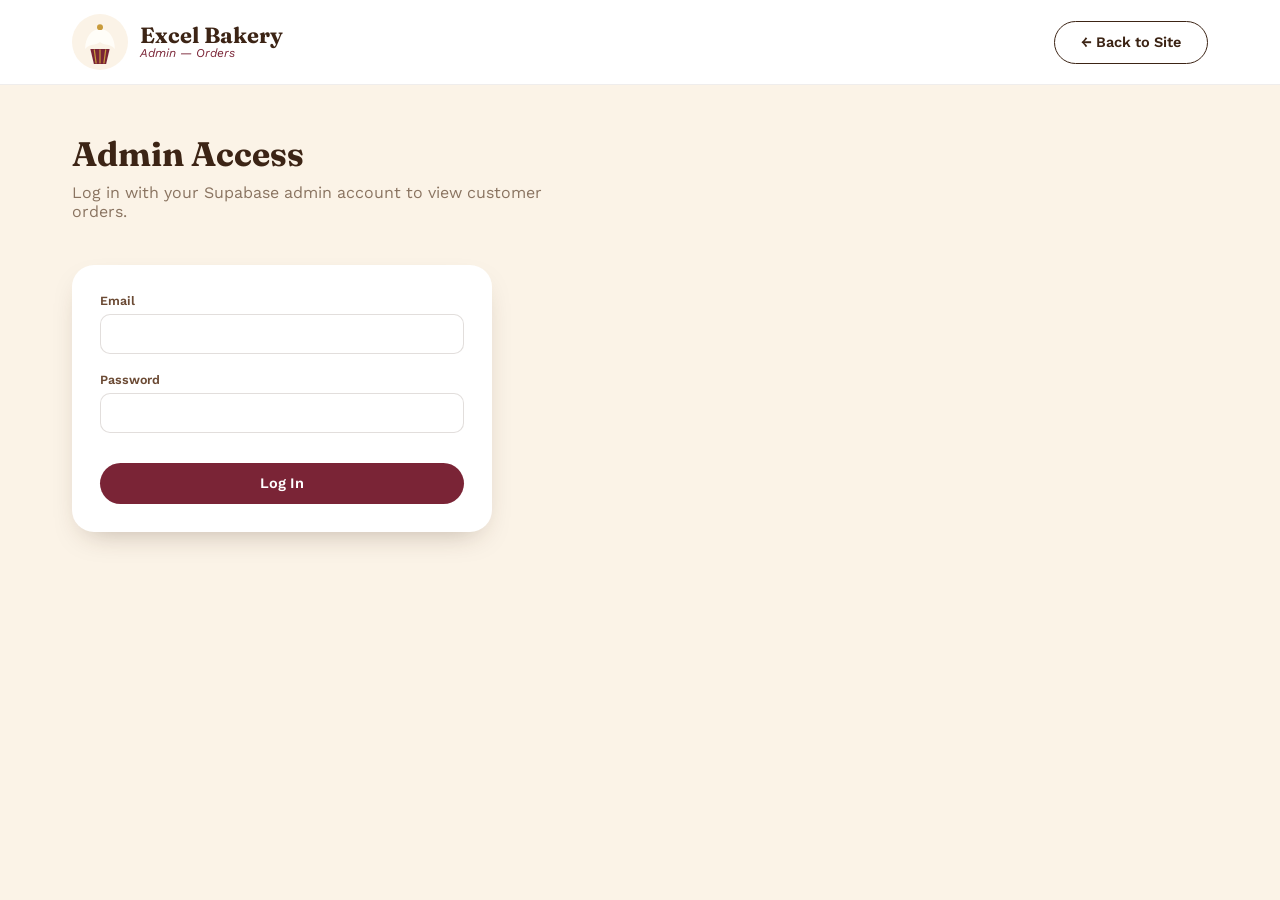
==== commit 7dc675ad: "Wire orders to Supabase for cross-device admin visibility Replaces the localStorage-only order flow " ====
--- a/admin.html
+++ b/admin.html
@@ -30,57 +30,83 @@
 <section class="section admin-page">
   <div class="container">
 
-    <div class="admin-header-row">
-      <div>
-        <h1>Orders</h1>
-        <p class="admin-note">Reads orders saved on this browser (localStorage). No backend is wired up yet — see the TODO in js/script.js to send orders to a real API.</p>
-      </div>
-      <div class="admin-toolbar-actions">
-        <button type="button" class="btn btn-outline" id="refresh-btn">Refresh</button>
-        <button type="button" class="btn btn-outline" id="clear-btn">Clear All</button>
-      </div>
+    <!-- Logged out: login form -->
+    <div id="admin-login-view">
+      <div class="section-head">
+        <div>
+          <h2>Admin Access</h2>
+          <p>Log in with your Supabase admin account to view customer orders.</p>
+        </div>
+      </div>
+      <form class="lookup-form" id="login-form" style="max-width:420px;">
+        <div class="field">
+          <label for="login-email">Email</label>
+          <input type="email" id="login-email" autocomplete="username" required>
+        </div>
+        <div class="field">
+          <label for="login-password">Password</label>
+          <input type="password" id="login-password" autocomplete="current-password" required>
+        </div>
+        <p class="lookup-status" id="login-status"></p>
+        <button type="submit" class="btn btn-primary btn-block">Log In</button>
+      </form>
     </div>
 
-    <div class="admin-summary-cards">
-      <div class="summary-card">
-        <strong id="stat-total">0</strong>
-        <span>Total Orders</span>
-      </div>
-      <div class="summary-card">
-        <strong id="stat-new">0</strong>
-        <span>New / Unfulfilled</span>
-      </div>
-      <div class="summary-card">
-        <strong id="stat-revenue">$0.00</strong>
-        <span>Revenue (non-cancelled)</span>
-      </div>
+    <!-- Logged in: orders dashboard -->
+    <div id="admin-orders-view" class="hidden">
+
+      <div class="admin-header-row">
+        <div>
+          <h1>Orders</h1>
+          <p class="admin-note" id="admin-note"></p>
+        </div>
+        <div class="admin-toolbar-actions">
+          <button type="button" class="btn btn-outline" id="refresh-btn">Refresh</button>
+          <button type="button" class="btn btn-outline" id="logout-btn">Log Out</button>
+        </div>
+      </div>
+
+      <div class="admin-summary-cards">
+        <div class="summary-card">
+          <strong id="stat-total">0</strong>
+          <span>Total Orders</span>
+        </div>
+        <div class="summary-card">
+          <strong id="stat-new">0</strong>
+          <span>New / Unfulfilled</span>
+        </div>
+        <div class="summary-card">
+          <strong id="stat-revenue">$0.00</strong>
+          <span>Revenue (non-cancelled)</span>
+        </div>
+      </div>
+
+      <div class="filter-chips" id="filter-chips">
+        <button type="button" class="filter-chip active" data-status="all">All</button>
+        <button type="button" class="filter-chip" data-status="new">New</button>
+        <button type="button" class="filter-chip" data-status="fulfilled">Fulfilled</button>
+        <button type="button" class="filter-chip" data-status="cancelled">Cancelled</button>
+      </div>
+
+      <div class="orders-table-wrap" id="orders-table-wrap">
+        <table class="orders-table">
+          <thead>
+            <tr>
+              <th>Status</th>
+              <th>Order Ref</th>
+              <th>Customer</th>
+              <th>Items</th>
+              <th>Total</th>
+              <th>Placed</th>
+              <th>Actions</th>
+            </tr>
+          </thead>
+          <tbody id="orders-table-body"></tbody>
+        </table>
+      </div>
+
+      <p class="admin-empty" id="orders-empty" style="display:none;">No orders yet.</p>
     </div>
-
-    <div class="filter-chips" id="filter-chips">
-      <button type="button" class="filter-chip active" data-status="all">All</button>
-      <button type="button" class="filter-chip" data-status="new">New</button>
-      <button type="button" class="filter-chip" data-status="fulfilled">Fulfilled</button>
-      <button type="button" class="filter-chip" data-status="cancelled">Cancelled</button>
-    </div>
-
-    <div class="orders-table-wrap" id="orders-table-wrap">
-      <table class="orders-table">
-        <thead>
-          <tr>
-            <th>Status</th>
-            <th>Order Ref</th>
-            <th>Customer</th>
-            <th>Items</th>
-            <th>Total</th>
-            <th>Placed</th>
-            <th>Actions</th>
-          </tr>
-        </thead>
-        <tbody id="orders-table-body"></tbody>
-      </table>
-    </div>
-
-    <p class="admin-empty" id="orders-empty" style="display:none;">No orders have been placed on this browser yet.</p>
 
   </div>
 </section>
@@ -88,20 +114,48 @@
 <script>
 'use strict';
 
-const ORDERS_KEY = 'excelBakeryOrders';
+// Same project config as js/script.js.
+const SUPABASE_URL = 'https://btbykqususlhajdahrpg.supabase.co';
+const SUPABASE_ANON_KEY = 'sb_publishable_pgAOYkhhIOALErwSJg1Hzw_p_-s2gHl';
+
+const SESSION_KEY = 'excel_bakery_admin_session';
+let loadedOrders = [];
 let activeFilter = 'all';
 
-function loadOrders() {
+// ---------- Session ----------
+
+function saveSession(session) {
+  sessionStorage.setItem(SESSION_KEY, JSON.stringify(session));
+}
+function loadSession() {
   try {
-    return JSON.parse(localStorage.getItem(ORDERS_KEY)) || [];
-  } catch (e) {
-    return [];
-  }
-}
-
-function saveOrders(orders) {
-  localStorage.setItem(ORDERS_KEY, JSON.stringify(orders));
-}
+    return JSON.parse(sessionStorage.getItem(SESSION_KEY));
+  } catch {
+    return null;
+  }
+}
+function clearSession() {
+  sessionStorage.removeItem(SESSION_KEY);
+}
+
+// Logs an admin in against Supabase Auth using plain fetch (no SDK required).
+async function login(email, password) {
+  const res = await fetch(`${SUPABASE_URL}/auth/v1/token?grant_type=password`, {
+    method: 'POST',
+    headers: { apikey: SUPABASE_ANON_KEY, 'Content-Type': 'application/json' },
+    body: JSON.stringify({ email, password }),
+  });
+  const data = await res.json();
+  if (!res.ok) throw new Error(data.error_description || data.msg || 'Login failed.');
+  return { accessToken: data.access_token, email };
+}
+
+function showLoggedIn(isLoggedIn) {
+  document.getElementById('admin-login-view').classList.toggle('hidden', isLoggedIn);
+  document.getElementById('admin-orders-view').classList.toggle('hidden', !isLoggedIn);
+}
+
+// ---------- Formatting ----------
 
 function formatPlacedAt(iso) {
   if (!iso) return '—';
@@ -110,22 +164,23 @@
   });
 }
 
+// ---------- Rendering ----------
+
 function renderSummary(orders) {
   const nonCancelled = orders.filter((o) => (o.status || 'new') !== 'cancelled');
-  const revenue = nonCancelled.reduce((sum, o) => sum + (o.total || 0), 0);
+  const revenue = nonCancelled.reduce((sum, o) => sum + Number(o.total || 0), 0);
 
   document.getElementById('stat-total').textContent = orders.length;
   document.getElementById('stat-new').textContent = orders.filter((o) => (o.status || 'new') === 'new').length;
   document.getElementById('stat-revenue').textContent = `$${revenue.toFixed(2)}`;
 }
 
-function renderOrders() {
-  const orders = loadOrders();
-  renderSummary(orders);
+function renderOrdersTable() {
+  renderSummary(loadedOrders);
 
   const filtered = activeFilter === 'all'
-    ? orders
-    : orders.filter((o) => (o.status || 'new') === activeFilter);
+    ? loadedOrders
+    : loadedOrders.filter((o) => (o.status || 'new') === activeFilter);
 
   const tbody = document.getElementById('orders-table-body');
   const wrap = document.getElementById('orders-table-wrap');
@@ -134,9 +189,7 @@
   if (!filtered.length) {
     wrap.style.display = 'none';
     empty.style.display = 'block';
-    empty.textContent = orders.length
-      ? 'No orders match this filter.'
-      : 'No orders have been placed on this browser yet.';
+    empty.textContent = loadedOrders.length ? 'No orders match this filter.' : 'No orders have been placed yet.';
     return;
   }
 
@@ -159,8 +212,8 @@
           <span style="color:var(--ink-muted);">${order.address || '—'}</span>
         </td>
         <td><ul class="order-items-list">${itemsList}</ul></td>
-        <td>$${(order.total || 0).toFixed(2)}</td>
-        <td>${formatPlacedAt(order.placedAt)}</td>
+        <td>$${Number(order.total || 0).toFixed(2)}</td>
+        <td>${formatPlacedAt(order.placed_at)}</td>
         <td>
           <div class="row-actions">
             ${status !== 'fulfilled' ? `<button type="button" class="btn-fulfill" data-action="fulfill">Mark Fulfilled</button>` : ''}
@@ -172,52 +225,129 @@
   }).join('');
 }
 
-function updateOrderStatus(ref, status) {
-  const orders = loadOrders();
-  const order = orders.find((o) => o.ref === ref);
-  if (!order) return;
-  order.status = status;
-  saveOrders(orders);
-  renderOrders();
-}
-
-function deleteOrder(ref) {
-  const orders = loadOrders().filter((o) => o.ref !== ref);
-  saveOrders(orders);
-  renderOrders();
-}
-
-document.getElementById('filter-chips').addEventListener('click', (event) => {
-  const btn = event.target.closest('.filter-chip');
-  if (!btn) return;
-  document.querySelectorAll('.filter-chip').forEach((b) => b.classList.remove('active'));
-  btn.classList.add('active');
-  activeFilter = btn.dataset.status;
-  renderOrders();
+// ---------- Data ----------
+
+// Row Level Security on the `orders` table only allows authenticated reads (see README),
+// so this request is rejected unless accessToken belongs to a real logged-in admin.
+async function loadOrders() {
+  const note = document.getElementById('admin-note');
+  const session = loadSession();
+  if (!session) return;
+
+  note.textContent = 'Loading orders…';
+  try {
+    const res = await fetch(`${SUPABASE_URL}/rest/v1/orders?select=*&order=placed_at.desc`, {
+      headers: { apikey: SUPABASE_ANON_KEY, Authorization: `Bearer ${session.accessToken}` },
+    });
+    const data = await res.json();
+    if (!res.ok) throw new Error(data.message || 'Failed to load orders.');
+    loadedOrders = data;
+    renderOrdersTable();
+    note.textContent = `${data.length} order(s) loaded — logged in as ${session.email}.`;
+  } catch (err) {
+    note.textContent = `Error: ${err.message}`;
+  }
+}
+
+async function updateOrderStatus(ref, status) {
+  const note = document.getElementById('admin-note');
+  const session = loadSession();
+  if (!session) return;
+
+  try {
+    const res = await fetch(`${SUPABASE_URL}/rest/v1/orders?ref=eq.${encodeURIComponent(ref)}`, {
+      method: 'PATCH',
+      headers: {
+        apikey: SUPABASE_ANON_KEY,
+        Authorization: `Bearer ${session.accessToken}`,
+        'Content-Type': 'application/json',
+        Prefer: 'return=minimal',
+      },
+      body: JSON.stringify({ status }),
+    });
+    if (!res.ok) {
+      const data = await res.json().catch(() => ({}));
+      throw new Error(data.message || 'Failed to update order.');
+    }
+    await loadOrders();
+  } catch (err) {
+    note.textContent = `Error: ${err.message}`;
+  }
+}
+
+async function deleteOrder(ref) {
+  const note = document.getElementById('admin-note');
+  const session = loadSession();
+  if (!session) return;
+
+  try {
+    const res = await fetch(`${SUPABASE_URL}/rest/v1/orders?ref=eq.${encodeURIComponent(ref)}`, {
+      method: 'DELETE',
+      headers: { apikey: SUPABASE_ANON_KEY, Authorization: `Bearer ${session.accessToken}` },
+    });
+    if (!res.ok) {
+      const data = await res.json().catch(() => ({}));
+      throw new Error(data.message || 'Failed to delete order.');
+    }
+    await loadOrders();
+  } catch (err) {
+    note.textContent = `Error: ${err.message}`;
+  }
+}
+
+// ---------- Wiring ----------
+
+document.addEventListener('DOMContentLoaded', () => {
+  document.getElementById('login-form').addEventListener('submit', async (event) => {
+    event.preventDefault();
+    const status = document.getElementById('login-status');
+    const email = document.getElementById('login-email').value.trim();
+    const password = document.getElementById('login-password').value;
+    status.textContent = 'Logging in…';
+    try {
+      const session = await login(email, password);
+      saveSession(session);
+      status.textContent = '';
+      showLoggedIn(true);
+      loadOrders();
+    } catch (err) {
+      status.textContent = err.message;
+    }
+  });
+
+  document.getElementById('logout-btn').addEventListener('click', () => {
+    clearSession();
+    showLoggedIn(false);
+  });
+
+  document.getElementById('refresh-btn').addEventListener('click', loadOrders);
+
+  document.getElementById('filter-chips').addEventListener('click', (event) => {
+    const btn = event.target.closest('.filter-chip');
+    if (!btn) return;
+    document.querySelectorAll('.filter-chip').forEach((b) => b.classList.remove('active'));
+    btn.classList.add('active');
+    activeFilter = btn.dataset.status;
+    renderOrdersTable();
+  });
+
+  document.getElementById('orders-table-body').addEventListener('click', (event) => {
+    const btn = event.target.closest('button[data-action]');
+    if (!btn) return;
+    const ref = btn.closest('tr').dataset.ref;
+    const action = btn.dataset.action;
+
+    if (action === 'fulfill') updateOrderStatus(ref, 'fulfilled');
+    if (action === 'cancel') updateOrderStatus(ref, 'cancelled');
+    if (action === 'delete') {
+      if (confirm(`Delete order ${ref}? This cannot be undone.`)) deleteOrder(ref);
+    }
+  });
+
+  const existingSession = loadSession();
+  showLoggedIn(!!existingSession);
+  if (existingSession) loadOrders();
 });
-
-document.getElementById('orders-table-body').addEventListener('click', (event) => {
-  const btn = event.target.closest('button[data-action]');
-  if (!btn) return;
-  const ref = btn.closest('tr').dataset.ref;
-  const action = btn.dataset.action;
-
-  if (action === 'fulfill') updateOrderStatus(ref, 'fulfilled');
-  if (action === 'cancel') updateOrderStatus(ref, 'cancelled');
-  if (action === 'delete') {
-    if (confirm(`Delete order ${ref}? This cannot be undone.`)) deleteOrder(ref);
-  }
-});
-
-document.getElementById('refresh-btn').addEventListener('click', renderOrders);
-
-document.getElementById('clear-btn').addEventListener('click', () => {
-  if (!confirm('Clear all orders on this browser? This cannot be undone.')) return;
-  saveOrders([]);
-  renderOrders();
-});
-
-renderOrders();
 </script>
 </body>
 </html>
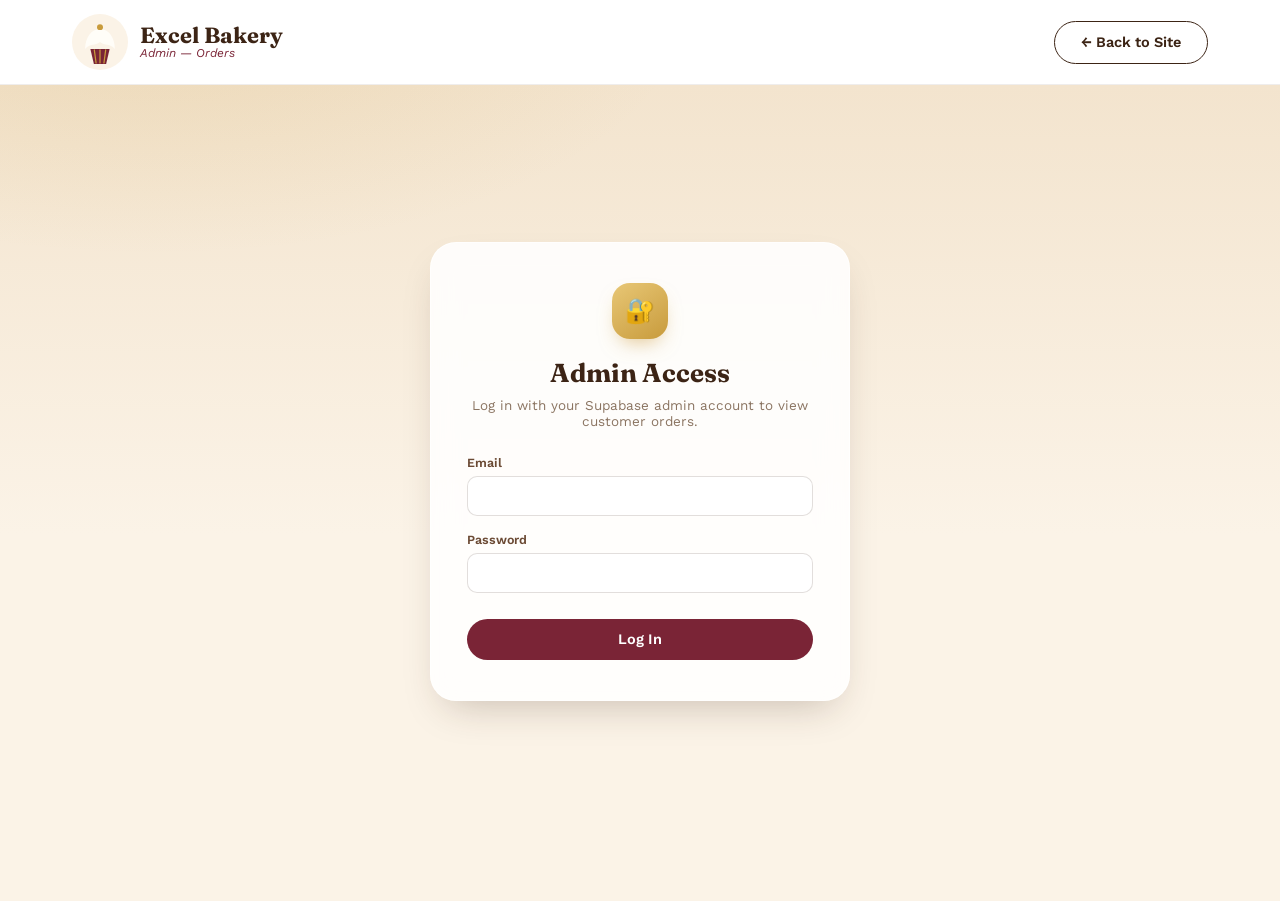
==== commit 009fc479: "Add express filter bar and price/sort controls to cake grid; redesign admin dashboard with floating " ====
--- a/admin.html
+++ b/admin.html
@@ -27,18 +27,15 @@
 </header>
 
 <!-- ===================== ADMIN ===================== -->
-<section class="section admin-page">
-  <div class="container">
-
-    <!-- Logged out: login form -->
-    <div id="admin-login-view">
-      <div class="section-head">
-        <div>
-          <h2>Admin Access</h2>
-          <p>Log in with your Supabase admin account to view customer orders.</p>
-        </div>
-      </div>
-      <form class="lookup-form" id="login-form" style="max-width:420px;">
+<section class="admin-page">
+
+  <!-- Logged out: login form -->
+  <div id="admin-login-view" class="admin-login-shell">
+    <div class="admin-login-card">
+      <div class="admin-login-badge">🔐</div>
+      <h2>Admin Access</h2>
+      <p>Log in with your Supabase admin account to view customer orders.</p>
+      <form id="login-form">
         <div class="field">
           <label for="login-email">Email</label>
           <input type="email" id="login-email" autocomplete="username" required>
@@ -51,9 +48,11 @@
         <button type="submit" class="btn btn-primary btn-block">Log In</button>
       </form>
     </div>
-
-    <!-- Logged in: orders dashboard -->
-    <div id="admin-orders-view" class="hidden">
+  </div>
+
+  <!-- Logged in: orders dashboard -->
+  <div id="admin-orders-view" class="hidden">
+    <div class="container">
 
       <div class="admin-header-row">
         <div>
@@ -61,23 +60,32 @@
           <p class="admin-note" id="admin-note"></p>
         </div>
         <div class="admin-toolbar-actions">
-          <button type="button" class="btn btn-outline" id="refresh-btn">Refresh</button>
-          <button type="button" class="btn btn-outline" id="logout-btn">Log Out</button>
+          <button type="button" class="admin-pill-btn" id="refresh-btn">↻ Refresh</button>
+          <button type="button" class="admin-pill-btn ghost" id="logout-btn">Log Out</button>
         </div>
       </div>
 
       <div class="admin-summary-cards">
-        <div class="summary-card">
-          <strong id="stat-total">0</strong>
-          <span>Total Orders</span>
-        </div>
-        <div class="summary-card">
-          <strong id="stat-new">0</strong>
-          <span>New / Unfulfilled</span>
-        </div>
-        <div class="summary-card">
-          <strong id="stat-revenue">$0.00</strong>
-          <span>Revenue (non-cancelled)</span>
+        <div class="summary-card accent-gold">
+          <span class="summary-icon">📦</span>
+          <div>
+            <strong id="stat-total">0</strong>
+            <span>Total Orders</span>
+          </div>
+        </div>
+        <div class="summary-card accent-amber">
+          <span class="summary-icon">🕓</span>
+          <div>
+            <strong id="stat-new">0</strong>
+            <span>New / Unfulfilled</span>
+          </div>
+        </div>
+        <div class="summary-card accent-green">
+          <span class="summary-icon">💰</span>
+          <div>
+            <strong id="stat-revenue">$0.00</strong>
+            <span>Revenue (non-cancelled)</span>
+          </div>
         </div>
       </div>
 
@@ -107,8 +115,8 @@
 
       <p class="admin-empty" id="orders-empty" style="display:none;">No orders yet.</p>
     </div>
-
   </div>
+
 </section>
 
 <script>
--- a/css/style.css
+++ b/css/style.css
@@ -17,6 +17,7 @@
   --burgundy-light: #9B4256;
   --white: #FFFFFF;
   --ink-muted: #8A7461;
+  --success: #3E8253;
 
   --font-display: 'Fraunces', serif;
   --font-body: 'Work Sans', sans-serif;
@@ -26,6 +27,8 @@
   --radius-sm: 8px;
 
   --shadow-card: 0 12px 30px -14px rgba(60, 36, 21, 0.35);
+  --shadow-float: 0 18px 40px -16px rgba(60, 36, 21, 0.28);
+  --shadow-float-hover: 0 24px 50px -14px rgba(60, 36, 21, 0.36);
 }
 
 * { box-sizing: border-box; }
@@ -292,6 +295,99 @@
   max-width: 48ch;
 }
 
+/* ---------- Express bar ---------- */
+
+.express-bar {
+  display: flex;
+  gap: 10px;
+  flex-wrap: wrap;
+  margin-bottom: 28px;
+  padding-bottom: 20px;
+  border-bottom: 1px solid rgba(60, 36, 21, 0.1);
+}
+
+.express-chip {
+  padding: 9px 18px;
+  border-radius: 999px;
+  background: var(--cream-deep);
+  font-size: 13.5px;
+  font-weight: 600;
+  color: var(--brown-soft);
+  transition: background 0.15s ease, color 0.15s ease;
+}
+
+.express-chip:hover { background: var(--gold-light); }
+.express-chip.active { background: var(--burgundy); color: var(--white); }
+
+/* ---------- Catalog layout: sidebar + grid ---------- */
+
+.catalog-layout {
+  display: grid;
+  grid-template-columns: 220px 1fr;
+  gap: 36px;
+  align-items: start;
+}
+
+.catalog-sidebar {
+  background: var(--white);
+  border-radius: var(--radius-md);
+  padding: 20px;
+  box-shadow: var(--shadow-card);
+  position: sticky;
+  top: 96px;
+}
+
+.catalog-sidebar h4 {
+  font-family: var(--font-display);
+  font-size: 15px;
+  margin: 0 0 14px;
+}
+
+.price-filter-option {
+  display: flex;
+  align-items: center;
+  gap: 9px;
+  font-size: 13.5px;
+  color: var(--brown-soft);
+  padding: 7px 0;
+  cursor: pointer;
+}
+
+.price-filter-option input { accent-color: var(--burgundy); width: 16px; height: 16px; }
+
+.catalog-toolbar {
+  display: flex;
+  align-items: center;
+  justify-content: space-between;
+  margin-bottom: 20px;
+  font-size: 13.5px;
+  color: var(--ink-muted);
+}
+
+.sort-control {
+  display: flex;
+  align-items: center;
+  gap: 8px;
+  font-weight: 600;
+  color: var(--brown-soft);
+}
+
+.sort-control select {
+  font-family: inherit;
+  font-size: 13.5px;
+  padding: 7px 10px;
+  border-radius: var(--radius-sm);
+  border: 1px solid rgba(60, 36, 21, 0.15);
+  background: var(--white);
+  color: var(--brown);
+}
+
+#no-results {
+  text-align: center;
+  color: var(--ink-muted);
+  padding: 40px 0;
+}
+
 /* ---------- Cake grid ---------- */
 
 .cake-grid {
@@ -311,6 +407,13 @@
 
 .cake-card .cake-thumb {
   aspect-ratio: 4 / 3;
+  position: relative;
+  overflow: hidden;
+}
+
+.cake-card .cake-thumb .cake-fallback {
+  position: absolute;
+  inset: 0;
   display: flex;
   align-items: center;
   justify-content: center;
@@ -318,6 +421,26 @@
 }
 
 .cake-card .cake-thumb svg { width: 78%; height: 78%; }
+
+.cake-card .cake-thumb .cake-photo {
+  position: absolute;
+  inset: 0;
+  width: 100%;
+  height: 100%;
+  object-fit: cover;
+}
+
+.discount-badge {
+  position: absolute;
+  top: 12px;
+  left: 12px;
+  background: var(--success);
+  color: var(--white);
+  font-size: 12px;
+  font-weight: 700;
+  padding: 4px 10px;
+  border-radius: 999px;
+}
 
 .cake-card-body { padding: 20px 22px 24px; display: flex; flex-direction: column; gap: 10px; flex: 1; }
 
@@ -334,12 +457,58 @@
   min-height: 34px;
 }
 
+.rating-row {
+  display: flex;
+  align-items: center;
+  gap: 6px;
+  font-size: 12.5px;
+}
+
+.stars {
+  position: relative;
+  display: inline-block;
+  font-size: 14px;
+  line-height: 1;
+}
+
+.stars::before {
+  content: '★★★★★';
+  color: var(--cream-deep);
+}
+
+.stars::after {
+  content: '★★★★★';
+  color: var(--gold);
+  position: absolute;
+  inset: 0;
+  width: var(--fill, 0%);
+  overflow: hidden;
+  white-space: nowrap;
+}
+
+.rating-value { font-weight: 700; color: var(--brown-soft); }
+.review-count { color: var(--ink-muted); }
+
+.delivery-tag {
+  font-size: 12.5px;
+  color: var(--success);
+  font-weight: 600;
+}
+
 .cake-card-footer {
   margin-top: auto;
   display: flex;
   align-items: center;
   justify-content: space-between;
   padding-top: 6px;
+}
+
+.price-group { display: flex; align-items: baseline; gap: 8px; }
+
+.price-old {
+  font-size: 14px;
+  color: var(--ink-muted);
+  text-decoration: line-through;
 }
 
 .price {
@@ -519,9 +688,22 @@
   width: 60px; height: 60px;
   border-radius: 10px;
   flex-shrink: 0;
+  position: relative;
+  overflow: hidden;
+}
+.cart-item .thumb .cake-fallback {
+  position: absolute;
+  inset: 0;
   display: flex; align-items: center; justify-content: center;
 }
 .cart-item .thumb svg { width: 85%; height: 85%; }
+.cart-item .thumb .cake-photo {
+  position: absolute;
+  inset: 0;
+  width: 100%;
+  height: 100%;
+  object-fit: cover;
+}
 
 .cart-item .info { flex: 1; min-width: 0; }
 .cart-item .info h4 { margin: 0 0 4px; font-size: 15px; font-family: var(--font-display); }
@@ -682,7 +864,70 @@
 
 /* ---------- Admin ---------- */
 
-.admin-page { padding: 48px 0 88px; }
+.admin-page {
+  min-height: calc(100vh - 84px);
+  padding: 56px 0 88px;
+  background:
+    radial-gradient(900px 420px at 12% -10%, rgba(200, 155, 60, 0.16), transparent 60%),
+    linear-gradient(180deg, var(--cream-deep) 0%, var(--cream) 55%);
+}
+
+/* ----- Login: floating glass card ----- */
+
+.admin-login-shell {
+  display: flex;
+  justify-content: center;
+  align-items: center;
+  min-height: calc(100vh - 240px);
+  padding: 20px;
+}
+
+.admin-login-card {
+  width: 100%;
+  max-width: 420px;
+  background: rgba(255, 255, 255, 0.86);
+  backdrop-filter: blur(14px);
+  -webkit-backdrop-filter: blur(14px);
+  border: 1px solid rgba(255, 255, 255, 0.6);
+  border-radius: 26px;
+  box-shadow: var(--shadow-float);
+  padding: 40px 36px;
+  text-align: center;
+}
+
+.admin-login-badge {
+  width: 56px;
+  height: 56px;
+  margin: 0 auto 18px;
+  border-radius: 18px;
+  background: linear-gradient(145deg, var(--gold-light), var(--gold));
+  display: flex;
+  align-items: center;
+  justify-content: center;
+  font-size: 24px;
+  box-shadow: 0 10px 20px -8px rgba(200, 155, 60, 0.6);
+}
+
+.admin-login-card h2 {
+  font-family: var(--font-display);
+  font-size: 26px;
+  margin: 0 0 8px;
+}
+
+.admin-login-card > p {
+  color: var(--ink-muted);
+  font-size: 13.5px;
+  margin: 0 0 26px;
+}
+
+.admin-login-card form {
+  display: flex;
+  flex-direction: column;
+  gap: 16px;
+  text-align: left;
+}
+
+/* ----- Dashboard ----- */
 
 .admin-header-row {
   display: flex;
@@ -690,12 +935,12 @@
   justify-content: space-between;
   gap: 20px;
   flex-wrap: wrap;
-  margin-bottom: 28px;
+  margin-bottom: 32px;
 }
 
 .admin-header-row h1 {
   font-family: var(--font-display);
-  font-size: 30px;
+  font-size: 32px;
   margin: 0 0 6px;
 }
 
@@ -706,27 +951,71 @@
   max-width: 56ch;
 }
 
-.admin-toolbar-actions { display: flex; gap: 12px; }
+.admin-toolbar-actions { display: flex; gap: 10px; }
+
+.admin-pill-btn {
+  background: var(--white);
+  color: var(--brown-soft);
+  font-size: 13px;
+  font-weight: 600;
+  padding: 10px 20px;
+  border-radius: 999px;
+  box-shadow: var(--shadow-float);
+  transition: transform 0.15s ease, box-shadow 0.15s ease;
+}
+
+.admin-pill-btn:hover { transform: translateY(-2px); box-shadow: var(--shadow-float-hover); }
+
+.admin-pill-btn.ghost {
+  background: transparent;
+  box-shadow: none;
+  border: 1px solid rgba(60, 36, 21, 0.15);
+}
+
+.admin-pill-btn.ghost:hover { background: var(--white); }
 
 .admin-summary-cards {
   display: grid;
   grid-template-columns: repeat(3, 1fr);
-  gap: 18px;
-  margin-bottom: 28px;
+  gap: 20px;
+  margin-bottom: 30px;
 }
 
 .summary-card {
   background: var(--white);
-  border-radius: var(--radius-md);
-  padding: 18px 20px;
-  box-shadow: var(--shadow-card);
+  border-radius: var(--radius-lg);
+  padding: 22px 24px;
+  box-shadow: var(--shadow-float);
+  display: flex;
+  align-items: center;
+  gap: 16px;
+  border-top: 3px solid transparent;
+  transition: transform 0.18s ease, box-shadow 0.18s ease;
+}
+
+.summary-card:hover { transform: translateY(-3px); box-shadow: var(--shadow-float-hover); }
+
+.summary-card.accent-gold { border-top-color: var(--gold); }
+.summary-card.accent-amber { border-top-color: #C88A3C; }
+.summary-card.accent-green { border-top-color: var(--success); }
+
+.summary-icon {
+  width: 44px;
+  height: 44px;
+  border-radius: 14px;
+  background: var(--cream-deep);
+  display: flex;
+  align-items: center;
+  justify-content: center;
+  font-size: 20px;
+  flex-shrink: 0;
 }
 
 .summary-card strong {
   display: block;
   font-family: var(--font-display);
   font-size: 26px;
-  color: var(--burgundy);
+  color: var(--brown);
 }
 
 .summary-card span {
@@ -734,23 +1023,31 @@
   color: var(--ink-muted);
 }
 
-.filter-chips { display: flex; gap: 10px; margin-bottom: 22px; flex-wrap: wrap; }
+.filter-chips { display: flex; gap: 10px; margin-bottom: 24px; flex-wrap: wrap; }
 
 .filter-chip {
-  padding: 8px 18px;
+  padding: 9px 20px;
   border-radius: 999px;
-  background: var(--cream-deep);
+  background: var(--white);
+  box-shadow: var(--shadow-float);
   font-size: 13px;
   font-weight: 600;
   color: var(--brown-soft);
-}
-
-.filter-chip.active { background: var(--burgundy); color: var(--white); }
+  transition: transform 0.15s ease, box-shadow 0.15s ease, background 0.15s ease, color 0.15s ease;
+}
+
+.filter-chip:hover { transform: translateY(-1px); }
+
+.filter-chip.active {
+  background: linear-gradient(135deg, var(--burgundy), var(--burgundy-light));
+  color: var(--white);
+  box-shadow: 0 14px 26px -12px rgba(122, 36, 54, 0.55);
+}
 
 .orders-table-wrap {
   background: var(--white);
   border-radius: var(--radius-lg);
-  box-shadow: var(--shadow-card);
+  box-shadow: var(--shadow-float);
   overflow-x: auto;
 }
 
@@ -762,30 +1059,42 @@
   text-transform: uppercase;
   letter-spacing: 0.04em;
   color: var(--ink-muted);
-  padding: 14px 18px;
+  padding: 16px 20px;
   border-bottom: 1px solid rgba(60, 36, 21, 0.08);
   background: var(--cream-deep);
   white-space: nowrap;
 }
 
 .orders-table td {
-  padding: 14px 18px;
+  padding: 16px 20px;
   border-bottom: 1px solid rgba(60, 36, 21, 0.06);
   font-size: 13.5px;
   vertical-align: top;
 }
 
 .orders-table tr:last-child td { border-bottom: none; }
+.orders-table tbody tr { transition: background 0.15s ease; }
+.orders-table tbody tr:hover { background: var(--cream); }
 
 .status-pill {
   display: inline-flex;
-  padding: 4px 12px;
+  align-items: center;
+  gap: 6px;
+  padding: 5px 14px 5px 10px;
   border-radius: 999px;
   font-size: 11.5px;
   font-weight: 700;
   text-transform: capitalize;
 }
 
+.status-pill::before {
+  content: '';
+  width: 6px;
+  height: 6px;
+  border-radius: 50%;
+  background: currentColor;
+}
+
 .status-pill.new { background: #F3E4CE; color: #8A5223; }
 .status-pill.fulfilled { background: #DCEBD9; color: #356B3D; }
 .status-pill.cancelled { background: #F3DCDD; color: #7A2436; }
@@ -798,10 +1107,13 @@
 .row-actions button {
   font-size: 12px;
   font-weight: 600;
-  padding: 6px 12px;
+  padding: 7px 14px;
   border-radius: 999px;
   white-space: nowrap;
-}
+  transition: transform 0.15s ease, opacity 0.15s ease;
+}
+
+.row-actions button:hover { transform: translateY(-1px); }
 
 .btn-fulfill { background: var(--burgundy); color: var(--white); }
 .btn-fulfill:hover { opacity: 0.9; }
@@ -809,7 +1121,7 @@
 .btn-cancel { background: var(--cream-deep); color: var(--brown-soft); }
 .btn-cancel:hover { background: #E9D8BC; }
 
-.btn-delete { background: transparent; color: var(--ink-muted); text-decoration: underline; padding: 6px 4px; }
+.btn-delete { background: transparent; color: var(--ink-muted); text-decoration: underline; padding: 7px 4px; }
 
 .admin-empty {
   text-align: center;
@@ -817,11 +1129,12 @@
   color: var(--ink-muted);
   background: var(--white);
   border-radius: var(--radius-lg);
-  box-shadow: var(--shadow-card);
+  box-shadow: var(--shadow-float);
 }
 
 @media (max-width: 720px) {
   .admin-summary-cards { grid-template-columns: 1fr; }
+  .admin-login-card { padding: 32px 24px; }
 }
 
 /* ---------- Order lookup ---------- */
@@ -909,11 +1222,18 @@
   .footer-links { gap: 32px; flex-wrap: wrap; }
 }
 
+@media (max-width: 800px) {
+  .catalog-layout { grid-template-columns: 1fr; }
+  .catalog-sidebar { position: static; display: flex; flex-wrap: wrap; gap: 4px 20px; }
+  .catalog-sidebar h4 { flex-basis: 100%; margin-bottom: 4px; }
+}
+
 @media (max-width: 560px) {
   .container { padding: 0 20px; }
   .cake-grid { grid-template-columns: 1fr; }
   .hero-stats { flex-wrap: wrap; row-gap: 16px; }
   .hero-ctas { flex-wrap: wrap; }
+  .catalog-toolbar { flex-direction: column; align-items: flex-start; gap: 10px; }
 }
 
 @media (prefers-reduced-motion: reduce) {
